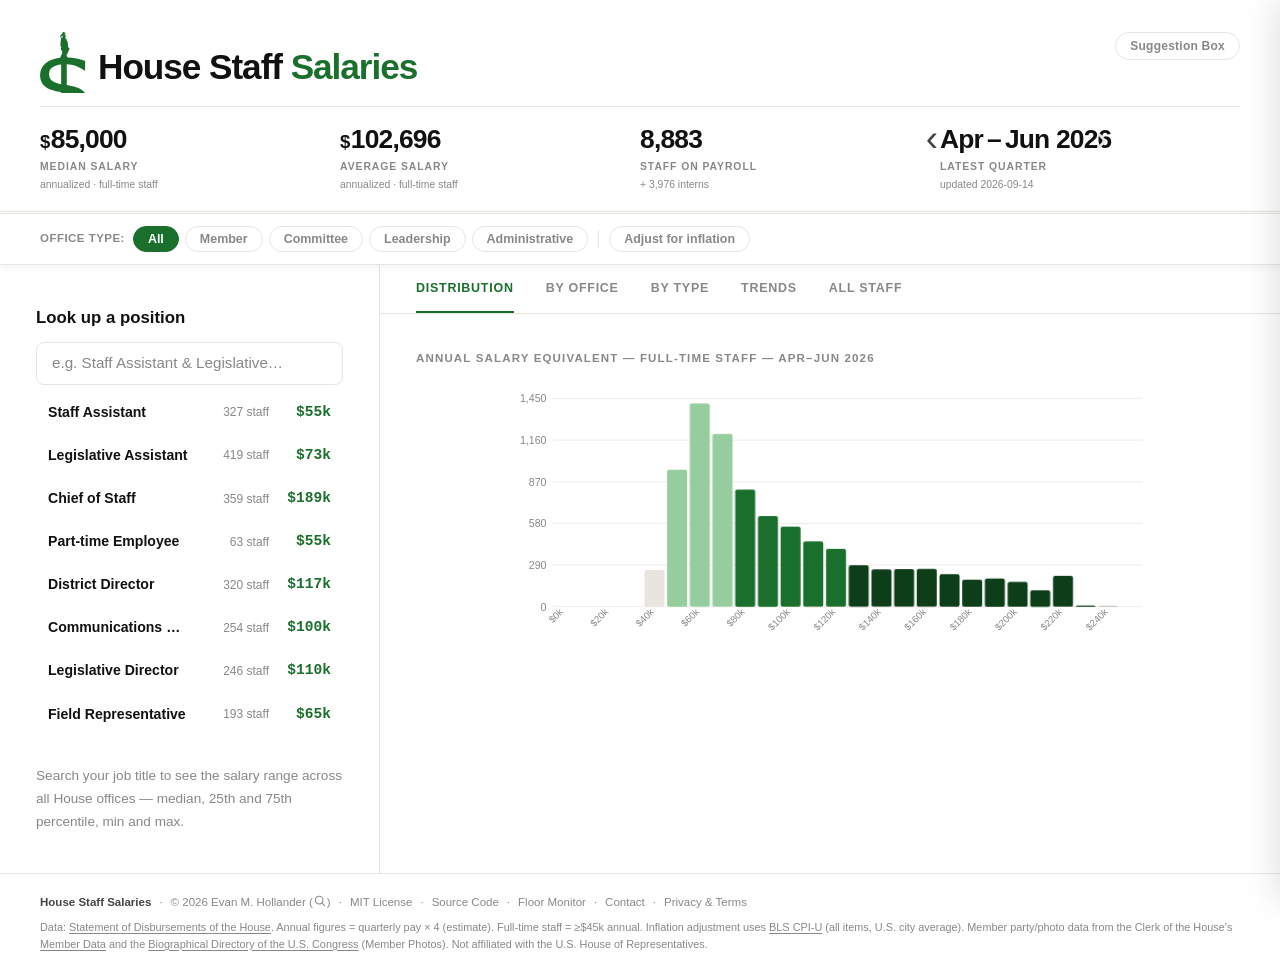
==== index.html @ 6352fc06 "Warm EMH Mono at startup so the figures stop flashing A browser requests a font file only when rende" ====
<!DOCTYPE html>
<html lang="en">
<head>
  <meta charset="UTF-8" />
  <meta name="viewport" content="width=device-width, initial-scale=1.0" />
  <title>House Staff Salaries</title>
  <meta name="description" content="Salary data for U.S. House of Representatives staff." />
  <meta property="og:type" content="website" />
  <meta property="og:title" content="House Staff Salaries" />
  <meta property="og:description" content="Salary data for U.S. House of Representatives staff." />
  <meta property="og:url" content="https://house-salaries.evanhollander.org/" />
  <meta property="og:image" content="https://house-salaries.evanhollander.org/social.png?v=20260715ag" />
  <meta name="twitter:card" content="summary_large_image" />
  <meta name="twitter:title" content="House Staff Salaries" />
  <meta name="twitter:description" content="Salary data for U.S. House of Representatives staff." />
  <meta name="twitter:image" content="https://house-salaries.evanhollander.org/social.png?v=20260715ag" />
  <link rel="icon" href="favicon.ico?v=20260715ag" sizes="any" />
  <link rel="icon" type="image/svg+xml" href="favicon.svg?v=20260715ag" />
  <link rel="apple-touch-icon" href="favicon.png?v=20260715ag" />
  <link rel="stylesheet" href="styles.css?v=20260920h" />
</head>
<body>


<div id="loading" class="loading-screen"><div class="loading-wordmark">House Staff Salaries</div><div class="loading-bar"><div class="loading-fill"></div></div></div>

<div id="app" style="display:none">

  <div class="hero">
    <div class="hero-top">
      <h1 class="hero-title"><span class="logo-mark" aria-hidden="true"><img class="logo-mark-img" src="logo-mark.svg?v=20260715ag" alt="" /></span>House Staff <span>Salaries</span></h1>
      <button id="suggest-fab" aria-label="Open suggestion box">Suggestion Box</button>
    </div>
    <div class="hero-stats">
      <div class="hero-stat">
        <div class="hero-stat-num"><span class="prefix">$</span><span id="stat-median">—</span></div>
        <div class="hero-stat-label">Median salary</div>
        <div class="hero-stat-sub">annualized · full-time staff</div>
      </div>
      <div class="hero-stat">
        <div class="hero-stat-num"><span class="prefix">$</span><span id="stat-mean">—</span></div>
        <div class="hero-stat-label">Average salary</div>
        <div class="hero-stat-sub">annualized · full-time staff</div>
      </div>
      <div class="hero-stat">
        <div class="hero-stat-num" id="stat-count">—</div>
        <div class="hero-stat-label">Staff on payroll</div>
        <div class="hero-stat-sub" id="stat-intern-note">—</div>
      </div>
      <div class="hero-stat">
        <div class="hero-stat-num quarter-nav">
          <button class="qnav-btn" id="qnav-prev" aria-label="Previous quarter">&#8249;</button>
          <span id="stat-quarter">—</span>
          <button class="qnav-btn" id="qnav-next" aria-label="Next quarter">&#8250;</button>
        </div>
        <div class="hero-stat-label" id="stat-quarter-label">Latest quarter</div>
        <div class="hero-stat-sub">updated <span id="stat-updated">—</span></div>
      </div>
    </div>
    <div id="q4-notice" style="display:none" class="q4-notice"></div>
  </div>

  <div id="type-filter-sentinel" style="height:1px"></div>
  <div class="type-filter-row" id="type-filter-row">
    <span class="type-filter-label">Office type:</span>
    <button class="type-filter-btn active" data-type="">All</button>
    <button class="type-filter-btn" data-type="member">Member</button>
    <button class="type-filter-btn" data-type="committee">Committee</button>
    <button class="type-filter-btn" data-type="leadership">Leadership</button>
    <button class="type-filter-btn" data-type="administrative">Administrative</button>
    <span class="party-filter-inline" id="party-filter-inline">
      <button class="party-filter-btn party-filter-all active" data-party="" aria-label="All parties">All</button>
      <button class="party-filter-btn party-filter-d" data-party="D" aria-label="Democrat">D</button>
      <button class="party-filter-btn party-filter-r" data-party="R" aria-label="Republican">R</button>
      <button class="party-filter-btn party-filter-i" data-party="I" id="party-filter-i-btn" aria-label="Independent">I</button>
    </span>
    <span class="filter-row-divider" aria-hidden="true"></span>
    <button class="type-filter-btn" id="inflation-toggle" type="button" aria-pressed="false">Adjust for inflation</button>
    <span class="inflation-note" id="inflation-note"></span>
  </div>

  <div class="body-grid">

    <!-- Left: position lookup -->
    <div class="lookup">
      <div>
        <div class="lookup-heading">Look up a position</div>
        <div id="pos-type-note" class="trend-q-note" style="display:none;margin-bottom:10px">Position stats by office type are only available for the latest quarter — showing all types.</div>
        <div class="pos-input-wrap">
          <input type="search" id="pos-search" class="pos-input" placeholder="" autocomplete="off" />
          <span class="pos-placeholder" id="pos-placeholder" aria-hidden="true">e.g.&nbsp;<span id="pos-placeholder-word">Legislative Assistant…</span></span>
        </div>
        <div id="pos-results" class="pos-results"></div>
      </div>

      <p id="lookup-hint" class="lookup-hint">
        Search your job title to see the salary range across all House offices — median, 25th and 75th percentile, min and max.
      </p>
    </div>

    <!-- Right: tabs -->
    <div class="right-panel">
      <div class="tab-nav">
        <button class="tab-btn active" data-tab="dist">Distribution</button>
        <button class="tab-btn" data-tab="type">By Office</button>
        <button class="tab-btn" data-tab="typebars">By Type</button>
        <button class="tab-btn" data-tab="trend">Trends</button>
        <button class="tab-btn" data-tab="table">All staff</button>
      </div>

      <div class="tab-pane active" id="tab-dist">
        <div class="pane-label" id="dist-pane-label">Annual salary equivalent — full-time staff — latest quarter</div>
        <div id="dist-type-note" class="trend-q-note" style="display:none;margin-bottom:10px">Distribution by office type is only available for the latest quarter — showing all types.</div>
        <div class="chart-wrap"><div id="chart-dist" class="chart-svg-wrap"></div></div>
      </div>

      <div class="tab-pane" id="tab-type">
        <div class="office-toolbar">
          <input type="search" id="office-search" class="t-input" placeholder="Search offices…" style="max-width:280px" />
          <select id="office-sort" class="t-select">
            <option value="max">Sort by highest pay</option>
            <option value="median">Sort by median pay</option>
            <option value="mean">Sort by average pay</option>
            <option value="total">Sort by total payroll</option>
            <option value="count">Sort by staff count</option>
            <option value="tenure">Sort by staff tenure</option>
            <option value="name">Sort alphabetically</option>
          </select>
        </div>
        <div id="office-list"></div>
      </div>

      <div class="tab-pane" id="tab-typebars">
        <div class="pane-label">Median pay + 25th–75th percentile range by office type</div>
        <div class="type-bars" id="type-bars"></div>
      </div>

      <div class="tab-pane" id="tab-trend">
        <div class="trend-mode-row">
          <button class="trend-mode active" data-mode="overall">Overall</button>
          <button class="trend-mode" data-mode="type">By office type</button>
        </div>

        <!-- Metric controls (Overall + By office type both use these) -->
        <div id="trend-overall-ctrl" class="trend-pills">
          <button class="pill active" data-metric="median">Median</button>
          <button class="pill" data-metric="mean">Average</button>
          <button class="pill" data-metric="p75">75th pct.</button>
          <button class="pill" data-metric="p25">25th pct.</button>
        </div>

        <!-- Quarter filter (shared across modes) -->
        <div class="trend-q-row">
          <span class="trend-q-label">Compare:</span>
          <button class="trend-q active" data-q="0">All quarters</button>
          <button class="trend-q" data-q="1">Q1 Jan–Mar</button>
          <button class="trend-q" data-q="2">Q2 Apr–Jun</button>
          <button class="trend-q" data-q="3">Q3 Jul–Sep</button>
          <button class="trend-q" data-q="4">Q4 Oct–Dec</button>
        </div>
        <div id="trend-q-note" class="trend-q-note">Q4 (Oct–Dec) often includes year-end bonuses and lump-sum payments that inflate salaries. Comparing Q1–Q3 across years gives a cleaner picture.</div>

        <div class="chart-wrap tall"><div id="chart-trend" class="chart-svg-wrap"></div></div>

        <div class="emp-detail-section" style="margin-top:20px">Salary by tenure · latest quarter</div>
        <div class="chart-wrap" id="chart-tenure-wrap"><div id="chart-tenure" class="chart-svg-wrap"></div></div>
      </div>

      <div class="tab-pane" id="tab-table">
        <div id="table-quarter-note" class="trend-q-note" style="display:none;margin-bottom:10px">Historical records are missing some staff. Titles and offices always reflect the most current versions.</div>
        <div id="table-content">
          <div class="table-bar">
            <input type="search" id="emp-search" class="t-input" placeholder="Name, office, or title…" />
            <select id="emp-type" class="t-select">
              <option value="staff">Staff only</option>
              <option value="all">Include interns</option>
              <option value="intern">Interns only</option>
            </select>
          </div>
          <div id="person-missing" class="person-missing" style="display:none"></div>
          <div class="table-wrap">
            <table>
              <thead>
                <tr>
                  <th data-sort="name">Name <span class="sort-icon">↕</span></th>
                  <th>Office</th>
                  <th>Title</th>
                  <th>Type</th>
                  <th data-sort="annual_equiv" class="sorted">Annual est. <span class="sort-icon">↓</span></th>
                  <th class="th-chevron"></th>
                </tr>
              </thead>
              <tbody id="emp-tbody"></tbody>
            </table>
          </div>
          <div class="table-footer">
            <span id="table-info"></span>
            <div id="pagination" class="pagination"></div>
          </div>
        </div>
      </div>

      <div class="tab-pane" id="tab-position">
        <div id="position-view"></div>
      </div>
    </div>

  </div>

  <footer class="site-footer">
    <div class="site-footer-primary">
      <span class="site-footer-brand">House Staff Salaries</span>
      <span class="site-footer-sep">&middot;</span>
      <span class="site-footer-copy">&copy; <span id="footer-year"></span> Evan M. Hollander (<a class="footer-profile-link" href="https://house-salaries.evanhollander.org/#person=Evan%20M.%20Hollander%7CHON.%20JOHN%20B.%20LARSON" aria-label="View Evan's entry in the database"><svg class="footer-profile-icon" viewBox="0 0 24 24" width="14" height="14" fill="none" stroke="currentColor" stroke-width="1.8" stroke-linecap="round" stroke-linejoin="round" aria-hidden="true"><circle cx="10.5" cy="10.5" r="6.5"/><path d="M20 20l-4.8-4.8"/></svg></a>)</span>
      <span class="site-footer-sep">&middot;</span>
      <a class="site-footer-link" href="https://opensource.org/licenses/MIT" target="_blank" rel="noopener license">MIT License</a>
      <span class="site-footer-sep">&middot;</span>
      <a class="site-footer-link" href="https://github.com/buckler-rougher/house-salaries.evanhollander.org" target="_blank" rel="noopener">Source Code</a>
      <span class="site-footer-sep">&middot;</span>
      <a class="site-footer-link" href="https://house-floor.evanhollander.org" target="_blank" rel="noopener">Floor Monitor</a>
      <span class="site-footer-sep">&middot;</span>
      <a class="site-footer-link" href="https://contact.evanhollander.org/?subject=House Staff Salaries" target="_blank" rel="noopener">Contact</a>
      <span class="site-footer-sep">&middot;</span>
      <a class="site-footer-link" href="/legal.html">Privacy &amp; Terms</a>
    </div>
    <div class="site-footer-secondary">
      Data: <a href="https://www.house.gov/the-house-explained/open-government/statement-of-disbursements" target="_blank" rel="noopener">Statement of Disbursements of the House</a>. Annual figures = quarterly pay &times; 4 (estimate). Full-time staff = &ge;$45k annual. <span class="footer-note">Inflation adjustment uses <a href="https://www.bls.gov/data/#inflation" target="_blank" rel="noopener">BLS CPI-U</a> (all items, U.S. city average).</span> Member party/photo data from the Clerk of the House's <a href="https://clerk.house.gov/Members" target="_blank" rel="noopener">Member Data</a> and the <a href="https://bioguide.congress.gov" target="_blank" rel="noopener">Biographical Directory of the U.S. Congress</a> (Member Photos). Not affiliated with the U.S. House of Representatives.
    </div>
  </footer>

</div>

<!-- Suggestion drawer -->
<div id="suggest-overlay" class="suggest-overlay" style="display:none"></div>
<div id="suggest-drawer" class="suggest-drawer" aria-hidden="true" role="dialog" aria-label="Suggestion box">
  <div class="suggest-drawer-header">
    <span class="suggest-drawer-title">Suggestion Box</span>
    <button class="suggest-drawer-close" id="suggest-close" aria-label="Close">&times;</button>
  </div>
  <form id="suggest-form" class="suggest-form" novalidate>
    <input type="text" name="website" class="suggest-hp" tabindex="-1" autocomplete="off" aria-hidden="true" />
    <input type="hidden" name="ref" value="house-salaries" />
    <input type="hidden" name="subject" value="House Salaries — Suggestion" />
    <input type="hidden" name="name" value="Anonymous" />
    <label class="suggest-label" for="suggest-message">Message <span class="suggest-req">*</span></label>
    <textarea id="suggest-message" name="message" class="suggest-textarea" rows="5" placeholder="Ideas, corrections, data questions…" required></textarea>
    <label class="suggest-label" for="suggest-email">Email <span class="suggest-opt">(optional, for follow-up)</span></label>
    <input type="email" id="suggest-email" name="email" class="suggest-input" placeholder="you@example.com" autocomplete="email" />
    <div id="suggest-error" class="suggest-error" style="display:none"></div>
    <p class="suggest-consent">By submitting, you agree to the <a href="javascript:void(0)" id="suggest-privacy-link" class="suggest-privacy-link">use of your data</a>.</p>
    <button type="submit" class="suggest-submit" id="suggest-submit">Send</button>
  </form>
  <div id="suggest-success" class="suggest-success" style="display:none">
    <div class="suggest-success-icon">✓</div>
    <div class="suggest-success-msg">Thanks — got it!</div>
  </div>
</div>

<!-- Data & privacy modal -->
<div id="suggest-data-modal" class="suggest-data-modal" style="display:none" role="dialog" aria-modal="true" aria-labelledby="suggest-data-modal-title">
  <div class="suggest-data-backdrop" id="suggest-data-backdrop"></div>
  <div class="suggest-data-box">
    <button class="suggest-data-close" id="suggest-data-close" aria-label="Close">&times;</button>
    <h2 id="suggest-data-modal-title" class="suggest-data-title">Data &amp; Privacy</h2>
    <p class="suggest-data-p">When you submit a suggestion, the following is collected and sent to me by email:</p>
    <ul class="suggest-data-list">
      <li>Your message</li>
      <li>Your email address, if provided</li>
      <li>Your IP address and the time of submission</li>
    </ul>
    <p class="suggest-data-p">This information is used solely to read and respond to your suggestion. It is not stored in a database, not shared with third parties, and not used for marketing.</p>
    <p class="suggest-data-p">For more, see the <a href="/legal.html#privacy" target="_blank" rel="noopener">full Privacy Policy</a>.</p>
  </div>
</div>

<script src="app.js?v=20260920h"></script>
</body>
</html>
---- styles.css ----
@font-face {
  font-family: "EMH Grotesk";
  src: url('https://cdn.evanhollander.org/fonts/EMHGrotesk.woff2') format('woff2-variations'),
       url('https://cdn.evanhollander.org/fonts/EMHGrotesk.woff2') format('woff2');
  font-weight: 100 900;
  font-style: normal;
  font-display: swap;
}

@font-face {
  font-family: "EMH Mono";
  src: url('https://cdn.evanhollander.org/fonts/EMHMono.woff2') format('woff2-variations'),
       url('https://cdn.evanhollander.org/fonts/EMHMono.woff2') format('woff2');
  font-weight: 300 700;
  font-style: normal;
  font-display: swap;
}

*, *::before, *::after { box-sizing: border-box; margin: 0; padding: 0; }
button, input, select, textarea { font-family: inherit; font-size: inherit; }

:root {
  --font-sans: "EMH Grotesk", -apple-system, BlinkMacSystemFont, sans-serif;
  --font-mono: "EMH Mono", ui-monospace, SFMono-Regular, Menlo, monospace;

  --bg:     #ffffff;
  --bg2:    #f7f6f3;
  --bg3:    #eeece8;
  --line:   #e8e5df;
  --ink:    #111111;
  --ink2:   #444444;
  --ink3:   #888888;
  --accent: #1b6f2c;      /* green — nonpartisan, reads as money */
  --accent2: #e8f3e9;
  --text:   #111111;
}

html { font-size: 16px; }
body {
  font-family: var(--font-sans);
  background: var(--bg);
  color: var(--text);
  line-height: 1.5;
  font-variant-numeric: tabular-nums;
}

/* ── Loading screen ── */
.loading-screen {
  position: fixed; inset: 0;
  display: flex; flex-direction: column; align-items: center; justify-content: center;
  background: var(--bg); gap: 24px;
}
.loading-wordmark {
  font-size: .75rem; font-weight: 700; letter-spacing: .12em; text-transform: uppercase;
  color: var(--ink3);
}
.loading-bar {
  width: 120px; height: 2px; background: var(--line); border-radius: 2px; overflow: hidden;
}
.loading-fill {
  height: 100%; width: 40%; background: var(--accent); border-radius: 2px;
  animation: loadSlide 1s ease-in-out infinite;
}
@keyframes loadSlide {
  0%   { transform: translateX(-100%); }
  100% { transform: translateX(350%); }
}

/* ── Quarter nav ── */
.quarter-nav { position: relative; display: flex; align-items: center; gap: 6px; }
.qnav-btn {
  background: none; border: none; padding: 0 2px; cursor: pointer;
  font-size: 1.4em; line-height: 1; color: var(--ink2);
  transition: color .12s;
}
.qnav-btn:hover:not(:disabled) { color: var(--accent); }
.qnav-btn:disabled { color: var(--line); cursor: default; }
/* Pin prev out of flow to the left; give the quarter text a fixed width so
   next sits at a stable position regardless of which month names are showing
   (otherwise it could shift out from under a click mid-interaction). */
#qnav-prev { position: absolute; right: 100%; margin-right: 0; }
#stat-quarter { display: inline-block; width: 9.5ch; }
#qnav-next { margin-left: 8px; }
.quarter-text-sep { padding: 0 .15em; }


/* ── Hero ── */
.hero {
  padding: 28px 40px 0;
  border-bottom: 1px solid var(--line);
}
.hero-title {
  font-size: clamp(1.6rem, 3vw, 2.2rem);
  font-weight: 800;
  letter-spacing: -.03em;
  color: var(--ink);
  margin-bottom: 12px;
}
.hero-title span { color: var(--accent); }

/* Logo mark: logo-mark.svg is favicon.svg with its viewBox extended way
   down (0 0 210 400 instead of 0 0 210 210) so the image itself contains
   more "$" than we ever show at rest — a hidden reservoir below the final
   crop line. The image is sized taller than its container (which clips
   the overflow), so at rest we only see the top portion; the container
   is the fixed "window" and a tiny top margin on the image is reserved as
   overshoot headroom, not part of the artwork.
   On load the image slides up from fully below the window (like a card
   emerging from a slit in a sheet of paper). The bounce overshoots
   upward past its resting spot, which pulls MORE of the reservoir into
   view at the bottom of the window for a moment, then settles back down
   to the final (smaller) crop — never touching the top margin enough to
   clip the statue.
   Kept inline (not flex) so "House Staff Salaries" still wraps normally
   as text on narrow screens instead of breaking apart into flex items. */
.logo-mark {
  display: inline-block;
  width: 1.3em;
  height: 1.85em;
  overflow: hidden;
  position: relative;
  vertical-align: -0.4em;
  margin-right: .35em;
}
.logo-mark-img {
  position: absolute;
  width: 1.34em;
  height: 2.476em;
  left: -0.02em;
  top: 0.12em;
  animation: logoRevealUp 620ms linear 150ms both;
}
/* Every keyframe carries its own timing-function (the curve for the
   segment FROM that keyframe TO the next). A single shared easing
   applied to the whole animation makes each leg of the bounce move at
   the same rhythm, which is what reads as a cheap slide-in — real
   springs snap up fast then decay through shrinking, slowing wobbles. */
@keyframes logoRevealUp {
  0%   { transform: translateY(2.2em); animation-timing-function: cubic-bezier(.16, 1, .3, 1); }
  58%  { transform: translateY(-0.1em); animation-timing-function: cubic-bezier(.4, 0, .6, 1); }
  76%  { transform: translateY(0.035em); animation-timing-function: cubic-bezier(.4, 0, .6, 1); }
  90%  { transform: translateY(-0.012em); animation-timing-function: cubic-bezier(.4, 0, .6, 1); }
  100% { transform: translateY(0); }
}
@media (prefers-reduced-motion: reduce) {
  .logo-mark-img { animation: none; transform: translateY(0); }
}
.hero-stats {
  display: grid;
  grid-template-columns: repeat(4, 1fr);
  border-top: 1px solid var(--line);
}
.hero-stat {
  padding: 18px 24px 18px 0;
}
.hero-stat-num {
  font-size: 1.65rem;
  font-weight: 800;
  letter-spacing: -.03em;
  color: var(--ink);
  line-height: 1.85rem;
  height: 1.85rem;
  margin-bottom: 5px;
  white-space: nowrap;
}
.hero-stat-num .prefix { font-size: .7em; margin-right: 0.5px; letter-spacing: 0; }
.hero-stat-label { font-size: .65rem; font-weight: 700; text-transform: uppercase; letter-spacing: .09em; color: var(--ink3); }
.hero-stat-sub { font-size: .65rem; color: var(--ink3); margin-top: 2px; }

/* ── Layout ── */
.body-grid {
  display: grid;
  grid-template-columns: 380px 1fr;
  min-height: calc(100vh - 300px);
}
.body-grid > * { min-width: 0; }

/* ── Left: lookup ── */
.lookup {
  padding: 40px 36px;
  border-right: 1px solid var(--line);
  display: flex;
  flex-direction: column;
  gap: 28px;
}
.lookup-heading {
  font-size: 1.05rem;
  font-weight: 700;
  color: var(--ink);
  margin-bottom: 12px;
}
.pos-input-wrap { position: relative; }
.pos-placeholder {
  position: absolute; inset: 0;
  padding: 12px 16px;
  font-size: .95rem; color: var(--ink3);
  pointer-events: none; user-select: none;
  white-space: nowrap; overflow: hidden;
  display: flex; align-items: center; gap: 0;
}
.pos-placeholder-hidden { display: none; }
#pos-placeholder-word {
  display: inline-block;
  animation-fill-mode: both;
  animation-duration: 350ms;
  animation-timing-function: cubic-bezier(.4,0,.2,1);
}
@keyframes phOut { from { opacity:1; transform:translateY(0); } to { opacity:0; transform:translateY(8px); } }
@keyframes phIn  { from { opacity:0; transform:translateY(-8px); } to { opacity:1; transform:translateY(0); } }
.ph-out { animation-name: phOut; }
.ph-in  { animation-name: phIn; }

.pos-input {
  width: 100%;
  padding: 12px 16px;
  border: 1.5px solid var(--line);
  border-radius: 8px;
  font-size: .95rem;
  color: var(--ink);
  background: var(--bg);
  outline: none;
  transition: border-color .15s;
}
.pos-input::placeholder { color: var(--ink3); }
.pos-input:focus { border-color: var(--accent); }

.pos-results { margin-top: 6px; display: flex; flex-direction: column; }
.pos-row {
  display: grid;
  grid-template-columns: 1fr 72px 54px;
  align-items: center;
  padding: 11px 12px;
  border-radius: 6px;
  cursor: pointer;
  column-gap: 8px;
  transition: background .1s;
}
.pos-row:hover { background: var(--bg2); }
.pos-row.active { background: var(--accent2); }
.pos-row.pos-row-in { animation: staffRowIn 260ms ease-out both; }
@media (prefers-reduced-motion: reduce) { .pos-row.pos-row-in { animation: none; } }
.pos-row-name { font-size: .88rem; font-weight: 600; color: var(--ink); min-width: 0; overflow: hidden; text-overflow: ellipsis; white-space: nowrap; }
.pos-row-count { font-size: .75rem; color: var(--ink3); white-space: nowrap; text-align: right; }
.pos-row-median { font-size: .88rem; font-weight: 800; color: var(--accent); white-space: nowrap; text-align: right; }

/* ── Range card ── */
.range-card {
  background: var(--bg2);
  border-radius: 10px;
  padding: 24px 22px;
}
.range-card-title { font-size: 1.1rem; font-weight: 800; color: var(--ink); margin-bottom: 2px; }
.range-card-sub { font-size: .78rem; color: var(--ink3); margin-bottom: 22px; }

.range-bar-wrap { margin-bottom: 8px; }
.range-bar-track {
  height: 10px;
  border-radius: 5px;
  background: var(--bg3);
  position: relative;
}
.range-bar-fill {
  position: absolute;
  height: 100%;
  border-radius: 5px;
  background: var(--accent);
  opacity: .2;
}
.range-bar-needle {
  position: absolute;
  width: 3px;
  height: 20px;
  top: -5px;
  border-radius: 2px;
  background: var(--accent);
  transform: translateX(-50%);
}
.range-bar-labels {
  display: flex;
  justify-content: space-between;
  font-size: .68rem;
  color: var(--ink3);
  margin-top: 5px;
}

.range-trio {
  display: grid;
  grid-template-columns: 1fr 1fr 1fr;
  gap: 0;
  margin-top: 20px;
  border: 1px solid var(--line);
  border-radius: 8px;
  overflow: hidden;
  background: var(--line);
}
.range-trio-cell {
  background: var(--bg);
  padding: 16px 14px;
}
.range-trio-val {
  font-size: 1.3rem;
  font-weight: 800;
  color: var(--accent);
  letter-spacing: -.02em;
}
.range-trio-key {
  font-size: .65rem;
  font-weight: 700;
  letter-spacing: .1em;
  text-transform: uppercase;
  color: var(--ink3);
  margin-top: 4px;
}
.range-min-max {
  display: flex;
  justify-content: space-between;
  margin-top: 12px;
  font-size: .75rem;
  color: var(--ink3);
}

.mini-trend-wrap { margin-top: 16px; border-top: 1px solid var(--line); padding-top: 14px; }
.mini-trend-heading { font-size: .65rem; font-weight: 700; letter-spacing: .1em; text-transform: uppercase; color: var(--ink3); margin-bottom: 8px; }
.mini-ctrl-row { display: flex; gap: 8px; flex-wrap: wrap; margin-bottom: 10px; }
.mini-pills { display: flex; gap: 2px; }
.mini-pill, .mini-q {
  padding: 3px 9px;
  border-radius: 999px;
  border: 1px solid var(--line);
  background: transparent;
  font-size: .68rem;
  font-weight: 700;
  color: var(--ink3);
  cursor: pointer;
  transition: all .12s;
}
.mini-pill.active, .mini-q.active { background: var(--accent); border-color: var(--accent); color: #fff; }
.mini-pill:not(.active):hover, .mini-q:not(.active):hover { border-color: var(--ink); color: var(--ink); }
.mini-chart-wrap { position: relative; height: 234px; }
.spark-dot { transition: fill 100ms ease, r 100ms ease; }
.spark-dot.spark-dot-active { fill: var(--accent); r: 5; }

/* ── Main trend quarter filter ── */
.trend-q-row { display: flex; align-items: center; gap: 6px; margin-bottom: 10px; flex-wrap: wrap; }
.trend-q-label { font-size: .72rem; font-weight: 700; color: var(--ink3); margin-right: 2px; }
.trend-q {
  padding: 4px 12px;
  border-radius: 999px;
  border: 1.5px solid var(--line);
  background: transparent;
  font-size: .72rem;
  font-weight: 700;
  color: var(--ink3);
  cursor: pointer;
  transition: all .12s;
}
.trend-q.active { background: var(--accent); border-color: var(--accent); color: #fff; }
.trend-q:not(.active):hover { border-color: var(--ink); color: var(--ink); }
.trend-q-note { font-size: .75rem; color: #92400e; background: #fef3c7; padding: 8px 12px; border-radius: 6px; margin-bottom: 12px; line-height: 1.5; }
.q4-notice { font-size: .78rem; color: #92400e; background: #fef3c7; padding: 10px 40px; line-height: 1.5; border-top: 1px solid #fde68a; }

/* ── Global office-type filter ── */
.type-filter-row {
  display: flex; align-items: center; gap: 6px; flex-wrap: wrap; padding: 12px 40px; border-top: 1px solid var(--line);
  position: sticky; top: 0; z-index: 20; background: var(--bg);
}
.type-filter-row.is-stuck { border-bottom: 1px solid var(--line); box-shadow: 0 2px 8px rgba(0,0,0,.06); }
.type-filter-label { font-size: .72rem; font-weight: 700; color: var(--ink3); margin-right: 2px; text-transform: uppercase; letter-spacing: .04em; }
.type-filter-btn {
  position: relative; z-index: 2; /* paints over party-filter-inline's overlapping left edge */
  padding: 5px 14px;
  border-radius: 999px;
  border: 1.5px solid var(--line);
  background: transparent;
  font-size: .78rem;
  font-weight: 700;
  color: var(--ink3);
  cursor: pointer;
  transition: all .12s;
}
.type-filter-btn.active { background: var(--accent); border-color: var(--accent); color: #fff; }
.type-filter-btn:not(.active):hover { border-color: var(--ink); color: var(--ink); }
.type-filter-btn[aria-pressed="true"] { background: var(--accent); border-color: var(--accent); color: #fff; }
#inflation-toggle[aria-pressed="true"]:hover { border-color: var(--accent); color: #fff; }
.filter-row-divider { width: 1px; height: 18px; background: var(--line); margin: 0 4px; }
/* Not italic: no EMH face ships one, so this was a browser-sheared roman.
   Weight is the system's substitute for emphasis. */
.inflation-note { font-size: .72rem; color: var(--ink3); font-weight: 500; }

.range-staff-list { margin-top: 18px; border-top: 1px solid var(--line); padding-top: 14px; }
.range-staff-heading { font-size: .65rem; font-weight: 700; letter-spacing: .1em; text-transform: uppercase; color: var(--ink3); margin-bottom: 8px; }
/* Fixed-width 3rd column, not auto — auto sizes to *that row's own* amount
   text, so a shorter amount (or the "—" no-data placeholder) widened that
   row's 1fr columns relative to its neighbors and shifted the office name
   sideways, since each row is its own independent grid. */
.range-staff-row { display: grid; grid-template-columns: 1fr 1fr 90px; gap: 6px; align-items: baseline; padding: 6px 0; border-bottom: 1px solid var(--line); font-size: .78rem; }
.range-staff-row.range-staff-row-in { animation: staffRowIn 320ms ease-out both; animation-delay: calc(var(--i) * 18ms); }
@keyframes staffRowIn { from { opacity: 0; transform: translateY(4px); } to { opacity: 1; transform: translateY(0); } }
@media (prefers-reduced-motion: reduce) { .range-staff-row.range-staff-row-in { animation: none; } }
.range-staff-row:last-of-type { border-bottom: none; }
.range-staff-name { font-weight: 700; color: var(--ink); }
.range-staff-office { color: var(--ink3); font-size: .72rem; overflow: hidden; text-overflow: ellipsis; white-space: nowrap; }
.range-staff-amt { font-weight: 800; color: var(--ink); text-align: right; white-space: nowrap; }
.range-staff-more { font-size: .72rem; color: var(--ink3); padding-top: 8px; }

.lookup-hint {
  font-size: .85rem;
  color: var(--ink3);
  line-height: 1.7;
}

/* ── Right: tabs ── */
.right-panel { display: flex; flex-direction: column; }

.tab-nav {
  display: flex;
  border-bottom: 1px solid var(--line);
  padding: 0 36px;
  overflow-x: auto;
  -webkit-overflow-scrolling: touch;
  scrollbar-width: none;
}
.tab-nav::-webkit-scrollbar { display: none; }
.tab-btn {
  padding: 16px 0;
  margin-right: 32px;
  font-size: .78rem;
  font-weight: 700;
  letter-spacing: .06em;
  text-transform: uppercase;
  color: var(--ink3);
  border: none;
  border-bottom: 2px solid transparent;
  background: none;
  cursor: pointer;
  transition: color .15s, border-color .15s;
  flex-shrink: 0;
  white-space: nowrap;
}
.tab-btn.active { color: var(--accent); border-bottom-color: var(--accent); }
.tab-btn:hover:not(.active) { color: var(--ink); }

.tab-pane { display: none; padding: 36px 36px; }
.tab-pane.active { display: block; }

.pane-label {
  font-size: .72rem;
  font-weight: 700;
  letter-spacing: .1em;
  text-transform: uppercase;
  color: var(--ink3);
  margin-bottom: 16px;
}

.chart-wrap { position: relative; height: 270px; }
.chart-wrap.tall { height: 320px; }
.chart-svg-wrap { width: 100%; height: 100%; }
@keyframes barGrow { from { transform: scaleY(0); } to { transform: scaleY(1); } }
@keyframes fadeIn { from { opacity: 0; } to { opacity: 1; } }

/* ── Office type bars ── */
.type-bars { display: flex; flex-direction: column; gap: 22px; }
.type-row { display: flex; align-items: center; gap: 14px; }
.type-label {
  width: 100px;
  flex-shrink: 0;
  font-size: .82rem;
  font-weight: 700;
  color: var(--ink);
}
.type-label-sub { font-size: .7rem; font-weight: 400; color: var(--ink3); }
.type-track-wrap { flex: 1; position: relative; height: 36px; display: flex; align-items: center; }
.type-track { position: absolute; border-radius: 4px; }
.type-bg { height: 6px; background: var(--bg3); left: 0; right: 0; }
.type-iqr { height: 6px; background: var(--accent); opacity: .2; }
.type-needle { width: 2px; height: 18px; background: var(--accent); transform: translateX(-50%); }
.type-val { font-size: .85rem; font-weight: 800; color: var(--accent); width: 52px; text-align: right; }

.type-subrows {
  display: flex; flex-direction: column; gap: 10px;
  margin: -6px 0 0 8px; padding-left: 8px;
  border-left: 2px solid var(--bg3);
}
/* Label is narrowed by exactly the container's indent (8+8=16px) so the
   track-wrap (and its bar) still starts at the same x as the parent rows. */
.type-subrow .type-label { width: 84px; font-size: .74rem; font-weight: 600; color: var(--ink2); }
.type-subrow .type-track-wrap { height: 28px; }
.type-subrow .type-needle { height: 14px; }
.type-subrow .type-val { font-size: .74rem; }

/* ── Trend mode switcher ── */
.trend-mode-row { display: flex; gap: 2px; margin-bottom: 16px; background: var(--bg3); border-radius: 8px; padding: 3px; width: fit-content; }
.trend-mode {
  padding: 6px 16px;
  border-radius: 6px;
  border: none;
  background: transparent;
  font-size: .78rem;
  font-weight: 700;
  letter-spacing: .04em;
  color: var(--ink3);
  cursor: pointer;
  transition: all .15s;
}
.trend-mode.active { background: var(--bg); color: var(--ink); box-shadow: 0 1px 3px rgba(0,0,0,.08); }
.trend-mode:not(.active):hover { color: var(--ink); }

/* ── Trend pills ── */
.trend-pills { display: flex; gap: 6px; margin-bottom: 18px; }
.pill {
  padding: 5px 14px;
  border-radius: 999px;
  border: 1.5px solid var(--line);
  background: transparent;
  font-size: .75rem;
  font-weight: 700;
  letter-spacing: .04em;
  color: var(--ink3);
  cursor: pointer;
  transition: all .15s;
}
.pill.active { background: var(--accent); border-color: var(--accent); color: #fff; }
.pill:not(.active):hover { border-color: var(--ink); color: var(--ink); }

/* ── Table ── */
.table-bar { display: flex; gap: 8px; margin-bottom: 14px; flex-wrap: wrap; }
.t-input, .t-select {
  padding: 8px 12px;
  border: 1.5px solid var(--line);
  border-radius: 6px;
  font-size: .82rem;
  color: var(--ink);
  background: var(--bg);
  outline: none;
  transition: border-color .15s;
}
.t-input { flex: 1; min-width: 150px; }
.t-input::placeholder { color: var(--ink3); }
.t-input:focus, .t-select:focus { border-color: var(--accent); }

.table-wrap { overflow-x: auto; -webkit-overflow-scrolling: touch; }
table { width: 100%; border-collapse: collapse; font-size: .82rem; min-width: 560px; }
thead th {
  padding: 8px 12px;
  text-align: left;
  font-size: .65rem;
  font-weight: 700;
  letter-spacing: .1em;
  text-transform: uppercase;
  color: var(--ink3);
  border-bottom: 2px solid var(--ink);
  cursor: pointer;
  user-select: none;
  white-space: nowrap;
}
thead th:hover { color: var(--ink); }
thead th.sorted { color: var(--accent); }
.sort-icon { margin-left: 3px; opacity: .45; }
thead th.sorted .sort-icon { opacity: 1; }
td { padding: 10px 12px; border-bottom: 1px solid var(--line); color: var(--ink2); vertical-align: middle; }
tr:last-child td { border-bottom: none; }
tr:hover td { background: var(--bg2); }
.td-name { font-weight: 700; color: var(--ink); }
.emp-row { cursor: pointer; }
.th-chevron, .td-chevron { width: 16px; padding-left: 0; padding-right: 12px; }
.emp-row-chevron { display: inline-block; font-size: 1rem; color: var(--ink3); transition: transform .15s; }
.emp-row-chevron.open { transform: rotate(90deg); }
.emp-detail-row { cursor: default; }
.emp-detail-row:hover td { background: none; }
.td-office { font-size: .75rem; color: var(--ink3); max-width: 200px; overflow: hidden; text-overflow: ellipsis; white-space: nowrap; }
.td-title { font-size: .78rem; color: var(--ink2); }
.td-amt { font-weight: 800; color: var(--ink); }

.badge {
  display: inline-block;
  padding: 2px 7px;
  border-radius: 4px;
  font-size: .65rem;
  font-weight: 700;
  letter-spacing: .06em;
  text-transform: uppercase;
}
.badge-member         { background: #ffddc2; color: #92310a; }
.badge-committee      { background: #f5dde6; color: #8a3b57; }
.badge-leadership     { background: #fef08a; color: #713f12; }
.badge-administrative { background: #f3f4f6; color: #4b5563; }
.badge-intern         { background: #fce7f3; color: #9d174d; }
.badge-shared         { background: #f3f4f6; color: #6b7280; }

.party-badge {
  display: inline-flex; align-items: center; justify-content: center;
  width: 15px; height: 15px; border-radius: 50%;
  font-size: .6rem; font-weight: 800; line-height: 1;
  color: #fff; flex-shrink: 0; margin-left: 5px;
}
/* Wraps a name/office string plus its trailing .party-badge so the badge
   centers on the text's actual visual height via flex alignment instead of
   vertical-align/transform hacks, which drift off-center at other font sizes. */
.with-party-badge { display: inline-flex; align-items: center; }
.party-badge-d { background: #2563eb; }
.party-badge-r { background: #dc2626; }
.party-badge-i { background: #7c3aed; font-feature-settings: "cv08" 1; }

.party-filter-inline {
  position: relative; z-index: 1; /* sits under the type button it's attached to (see .type-filter-btn) */
  display: none; align-items: center; gap: 4px;
  padding: 3px 6px 3px 26px;
  /* Square left corners, not rounded — a rounded pill overlapping another
     rounded pill always leaves a lens-shaped gap between the two curves no
     matter how far they overlap. A flat left edge tucks fully flush under
     the button's own curve instead. */
  border-radius: 0 20px 20px 0; background: var(--bg3);
  margin-left: -20px; /* reaches past the type button's own right-side curve */
}
.party-filter-inline.visible { display: inline-flex; }
.party-filter-btn {
  display: inline-flex; align-items: center; justify-content: center;
  width: 22px; height: 22px; border-radius: 50%;
  border: 1px solid var(--line); background: var(--bg);
  font-size: .64rem; font-weight: 800; color: var(--ink3); cursor: pointer;
}
.party-filter-btn.active.party-filter-all { background: var(--accent); border-color: var(--accent); color: #fff; }
.party-filter-btn.active.party-filter-d { background: #2563eb; border-color: #2563eb; color: #fff; }
.party-filter-btn.active.party-filter-r { background: #dc2626; border-color: #dc2626; color: #fff; }
.party-filter-btn.party-filter-i { font-feature-settings: "cv08" 1; }
.party-filter-btn.active.party-filter-i { background: #7c3aed; border-color: #7c3aed; color: #fff; }
.party-filter-btn.party-filter-i-hidden { display: none; }

.table-footer { display: flex; justify-content: space-between; align-items: center; margin-top: 12px; font-size: .78rem; color: var(--ink3); }
.pagination { display: flex; gap: 3px; }
.page-btn {
  padding: 4px 9px;
  border: 1.5px solid var(--line);
  border-radius: 5px;
  background: transparent;
  cursor: pointer;
  font-size: .78rem;
  color: var(--ink3);
  transition: all .15s;
}
.page-btn:hover, .page-btn.active { background: var(--accent); border-color: var(--accent); color: #fff; font-weight: 700; }

/* ── Office list ── */
.office-toolbar { display: flex; gap: 8px; margin-bottom: 14px; flex-wrap: wrap; }
.office-list { display: flex; flex-direction: column; }
.office-row {
  display: grid;
  grid-template-columns: 1fr 96px 72px minmax(116px, max-content) 16px;
  align-items: center;
  gap: 12px;
  padding: 11px 0;
  border-bottom: 1px solid var(--line);
  cursor: pointer;
  transition: background .1s;
  border-radius: 4px;
}
.office-row:hover { background: var(--bg2); padding-left: 6px; padding-right: 6px; margin: 0 -6px; }
.office-row:last-child { border-bottom: none; }
.office-name { font-size: .88rem; font-weight: 700; color: var(--ink); min-width: 0; display: flex; align-items: center; }
.office-name-text { overflow: hidden; text-overflow: ellipsis; white-space: nowrap; min-width: 0; }
/* badge column: fixed width, right-align so all badges share a right edge */
.office-row .badge { justify-self: end; }
/* count: number right-aligns, " staff" label anchors it */
.office-count { font-size: .75rem; color: var(--ink3); white-space: nowrap; display: flex; justify-content: flex-end; }
.office-count-num { text-align: right; min-width: 2.2ch; }
.office-count-label { flex-shrink: 0; }
/* range: right-aligned, on a track that grows past its 116px floor rather
   than letting the cell overflow. Sorting by tenure puts "3.5 yrs MEDIAN
   TENURE" in here, roughly 165px of nowrap text, and a grid item never
   shrinks below its own min-content width. So a fixed 116px track did not
   contain it: the cell spilled rightward across the gap and printed on top
   of the chevron. minmax() sizes the track to the widest cell instead, and
   every row still shares one right edge. */
.office-range { font-size: .88rem; font-weight: 700; color: var(--ink); white-space: nowrap; text-align: right; }
.office-range-sep { color: var(--ink3); font-weight: 400; margin: 0 2px; }
.office-range-tag { color: var(--ink3); font-weight: 400; font-size: .72rem; margin-left: 5px; text-transform: uppercase; letter-spacing: .02em; }
.office-chevron { font-size: 1rem; color: var(--ink3); transition: transform .15s; }

.office-detail { background: var(--bg2); border-radius: 8px; margin: 4px 0 10px; padding: 16px 18px; }
.office-detail-member-header { display: flex; align-items: center; gap: 12px; margin-bottom: 14px; }
.office-detail-photo { width: 52px; height: 52px; border-radius: 50%; object-fit: cover; flex-shrink: 0; }
.office-detail-member-name { font-weight: 800; font-size: .95rem; color: var(--ink); display: flex; align-items: center; }
.office-detail-member-meta { font-size: .78rem; color: var(--ink3); margin-top: 2px; }
.office-detail-stats { display: grid; grid-template-columns: repeat(3,1fr); gap: 0; margin-bottom: 14px; border: 1px solid var(--line); border-radius: 6px; overflow: hidden; background: var(--line); }
.office-detail-stat { background: var(--bg); padding: 12px 14px; }
.office-detail-val { font-size: 1.1rem; font-weight: 800; color: var(--accent); }
.office-detail-key { font-size: .65rem; font-weight: 700; text-transform: uppercase; letter-spacing: .08em; color: var(--ink3); margin-top: 3px; }
.office-staff-list { display: flex; flex-direction: column; gap: 0; }
.office-staff-row { display: grid; grid-template-columns: 1fr 1fr 90px; gap: 10px; align-items: center; padding: 8px 0; border-bottom: 1px solid var(--line); font-size: .82rem; }
.office-staff-row:last-of-type { border-bottom: none; }
.office-staff-name { font-weight: 700; color: var(--ink); }
.office-staff-title { color: var(--ink3); font-size: .78rem; }
.office-staff-amt { font-weight: 800; color: var(--ink); text-align: right; white-space: nowrap; }

/* ── Dollar figures ───────────────────────────────────────────────────────
   Currency only. Not staff counts, not tenure in years, not quarter labels,
   not the labels sitting beside any of them. Carried by an explicit class
   rather than by restyling the amount classes, because several of those are
   shared: .hero-stat-num also sets the staff count and the quarter nav, and
   .office-range holds "3.5 yrs" when the list is sorted by tenure.

   weight 700 is stated because EMH Mono stops there. Most of these sites are
   800, and leaving 800 in place would have the browser synthesize a weight
   the face does not have, which is the failure this type system exists to
   avoid.

   font-size-adjust does the optical correction without touching a single
   font-size. Mono's x-height is 0.525 em against Grotesk's 0.546, so matched
   font-size sets visibly smaller; pinning the ratio to Grotesk's own value
   scales Mono up by the 1.040 that closes the gap, at whatever size each
   call site happens to declare. It is inherited, but it is a no-op on any
   Grotesk child, since that is Grotesk's own ratio.

   This rule sits after every amount class it overrides. It matches them on
   equal specificity, so source order is what decides it. */
.money {
  font-family: var(--font-mono);
  font-weight: 700;
  font-size-adjust: 0.546;
  letter-spacing: normal;
}
/* Chart labels are small, grey and set no weight of their own, so they were
   rendering at 400 before this. .money's 700 made them shout over the plot
   they annotate. Currency in SVG keeps the face and goes back to regular. */
text.money, tspan.money { font-weight: 400; }
/* The tag is a label, so it stays in Grotesk even inside a .money cell. */
.office-range-tag { font-family: var(--font-sans); }
.office-staff-more { font-size: .75rem; color: var(--ink3); padding-top: 8px; }
.office-detail-empty { font-size: .82rem; color: var(--ink3); }

/* ── Person links ── */
.person-link { cursor: pointer; color: inherit; text-decoration: none; }
.person-link:hover { text-decoration: underline; text-decoration-style: dotted; text-underline-offset: 2px; }

/* ── Office links ── */
.office-link { cursor: pointer; color: inherit; text-decoration: none; }
.office-link:hover { text-decoration: underline; text-decoration-style: dotted; text-underline-offset: 2px; }
.title-link { cursor: pointer; color: inherit; text-decoration: none; }
.title-link:hover { text-decoration: underline; text-decoration-style: dotted; text-underline-offset: 2px; }

/* ── Employee detail (inline, in table tab) ── */
.emp-detail { background: var(--bg2); border-radius: 8px; margin: 4px 0; padding: 16px 18px; }
.emp-detail-name { font-size: 1.2rem; font-weight: 800; color: var(--ink); letter-spacing: -.02em; }
.emp-detail-meta { font-size: .8rem; color: var(--ink3); margin-top: 2px; }
.emp-detail-header-row { display: flex; align-items: center; gap: 12px; }
.emp-detail-photo { width: 52px; height: 52px; border-radius: 50%; object-fit: cover; flex-shrink: 0; }
.emp-detail-salary-row { display: flex; align-items: center; gap: 10px; margin: 14px 0 2px; flex-wrap: wrap; }
.emp-detail-salary {
  font: inherit; font-size: 1.6rem; font-weight: 800; color: var(--ink); letter-spacing: -.03em;
  background: none; border: none; border-bottom: 2px dashed transparent; border-radius: 4px; padding: 0 2px; margin: 0 -2px;
  cursor: pointer; transition: border-color .15s, background .15s;
  display: inline-flex; align-items: baseline; gap: 6px;
}
.emp-detail-salary:hover, .emp-detail-salary:focus-visible { border-color: var(--accent); }
.ed-salary-pencil { font-size: .95rem; color: var(--ink3); transform: scaleX(-1); display: inline-block; }
.emp-detail-salary:hover .ed-salary-pencil { color: var(--accent); }
.emp-detail-salary-sub { font-size: .75rem; color: var(--ink3); margin-bottom: 14px; }
.ed-salary-input-wrap {
  border-bottom: 2px solid var(--accent) !important;
  background: var(--accent2); padding: 0 4px; cursor: text;
}
.ed-salary-prefix { color: var(--ink); }
.ed-salary-input {
  font: inherit; font-size: inherit; font-weight: inherit; letter-spacing: inherit;
  border: none; background: none; outline: none; padding: 0; margin: 0 0 0 1px; width: 8ch; cursor: text;
  /* This page has no dark theme, but some browsers auto-dark-style bare
     native <input> text/background based on the OS preference regardless
     of author CSS — opting into "light" here stops that from silently
     making the typed digits invisible against the pale accent background. */
  color-scheme: light;
  color: var(--ink) !important;
  -webkit-text-fill-color: var(--ink);
}
.ed-salary-input::placeholder { color: var(--ink3); opacity: 1; -webkit-text-fill-color: var(--ink3); }
/* Password-manager extensions (1Password, LastPass, Bitwarden, etc.) can
   inject their own icon/overlay into a bare text input, which visually
   "greys it out" and can swallow clicks/keystrokes meant for the field
   itself. The data-*ignore attributes on the element ask well-behaved
   extensions not to touch it; this hides the browser's own native
   autofill icons as a second layer of defense. */
.ed-salary-input::-webkit-credentials-auto-fill-button,
.ed-salary-input::-webkit-strong-password-auto-fill-button,
.ed-salary-input::-webkit-caps-lock-indicator,
.ed-salary-input::-webkit-contacts-auto-fill-button {
  display: none !important; visibility: hidden; pointer-events: none; position: absolute; right: 0;
}
.ed-salary-pill {
  display: inline-flex; align-items: center; gap: 6px;
  font-size: .68rem; font-weight: 700; letter-spacing: .03em; text-transform: uppercase;
  color: var(--accent); background: var(--accent2);
  padding: 3px 6px 3px 10px; border-radius: 20px;
}
.ed-salary-reset {
  display: inline-flex; align-items: center; justify-content: center;
  width: 16px; height: 16px; border-radius: 50%;
  cursor: pointer; color: #fff; background: var(--accent); font-size: .6rem; line-height: 1;
}
.ed-salary-reset:hover { opacity: .8; }
.emp-detail-comp-you-hypo { outline: 1.5px dashed var(--accent); outline-offset: -1.5px; }
.emp-detail-prev { font-size: .8rem; color: var(--ink2); margin-top: 12px; line-height: 1.6; }
.emp-detail-prev-until { color: var(--ink3); font-size: .75rem; }
.emp-detail-yoy { font-size: .85rem; margin: 4px 0 16px; display: flex; align-items: baseline; gap: 8px; flex-wrap: wrap; }
.emp-detail-yoy-label { font-size: .75rem; color: var(--ink3); }
.emp-detail-section { font-size: .65rem; font-weight: 700; letter-spacing: .1em; text-transform: uppercase; color: var(--ink3); margin: 18px 0 10px; }
/* Section heading with a control parked on its right (the tenure metric
   toggle). The row owns the heading's vertical margins so the two don't
   stack; the heading keeps its own margins when used standalone. */
.emp-detail-section-row { display: flex; align-items: center; justify-content: space-between; gap: 10px; flex-wrap: wrap; margin: 18px 0 10px; }
.emp-detail-section-row .emp-detail-section { margin: 0; }
.emp-detail-chart { height: 234px; margin-bottom: 4px; }
.emp-detail-comp-row { display: flex; justify-content: space-between; align-items: center; font-size: .85rem; padding: 6px 0; border-bottom: 1px solid var(--line); color: var(--ink2); }
.emp-detail-comp-row:last-child { border-bottom: none; }
.emp-detail-comp-you { font-weight: 800; color: var(--ink); background: var(--accent2); margin: 0 -8px; padding: 6px 8px; border-radius: 4px; }
.person-missing {
  margin-bottom: 12px; padding: 10px 14px;
  border: 1px solid var(--line); border-radius: 8px;
  background: var(--paper, transparent);
  font-size: .85rem; color: var(--ink2);
}

/* Opt-out. Kept visually quiet so it doesn't compete with the data above it,
   but on every card rather than hidden in a policy page. */
.emp-detail-optout { margin-top: 22px; padding-top: 14px; border-top: 1px solid var(--line); }
.ed-optout-open {
  background: none; border: 0; padding: 0; cursor: pointer;
  font-size: .78rem; color: var(--ink3); text-decoration: underline;
  text-underline-offset: 3px; text-decoration-color: var(--line);
}
.ed-optout-open:hover, .ed-optout-open.open { color: var(--ink2); text-decoration-color: currentColor; }
.ed-optout-panel { margin-top: 12px; font-size: .8rem; color: var(--ink2); line-height: 1.6; }
.ed-optout-panel p { margin: 0 0 10px; }
.ed-optout-form { display: flex; gap: 8px; flex-wrap: wrap; margin-top: 12px; }
.ed-optout-input {
  flex: 1 1 15rem; min-width: 0; padding: 7px 10px;
  border: 1px solid var(--line); border-radius: 6px;
  background: var(--bg); color: var(--ink); font-size: .82rem; font-family: inherit;
}
.ed-optout-input:focus { outline: none; border-color: var(--accent); }
.ed-optout-submit {
  padding: 7px 14px; border: 1px solid var(--accent); border-radius: 6px;
  background: var(--accent); color: #fff; font-size: .78rem; font-weight: 700;
  cursor: pointer; font-family: inherit;
}
.ed-optout-submit:disabled { opacity: .55; cursor: default; }
/* Honeypot: off-screen rather than display:none, which some bots skip. */
.ed-optout-hp { position: absolute; left: -9999px; width: 1px; height: 1px; opacity: 0; }
.ed-optout-msg { margin-top: 12px; font-size: .8rem; line-height: 1.6; }
.ed-optout-ok { color: var(--ink2); }
.ed-optout-err { color: #b3261e; }
@media (prefers-color-scheme: dark) { .ed-optout-err { color: #f2b8b5; } }
.ed-optout-manual {
  display: inline; background: none; border: 0; padding: 0; cursor: pointer;
  font: inherit; color: var(--accent); text-decoration: underline; text-underline-offset: 2px;
}

.emp-comp-title-link { color: var(--ink2); cursor: pointer; border-bottom: 1px dashed var(--ink3); }
.emp-comp-title-link:hover { color: var(--ink); border-color: var(--ink); }
/* Steps the comparison back one title. Sits inside the uppercase, letter-
   spaced section heading, so it cancels that inherited spacing — the arrow
   glyph would otherwise sit off-centre in its own box. */
.ed-comp-undo {
  margin-left: 6px;
  padding: 0 5px;
  border: 1px solid var(--line);
  border-radius: 4px;
  background: transparent;
  color: var(--ink3);
  font-size: .78rem;
  line-height: 1.5;
  letter-spacing: 0;
  cursor: pointer;
  vertical-align: middle;
  transition: all .12s;
}
.ed-comp-undo:hover { border-color: var(--ink); color: var(--ink); }

.ed-comp-wrap { position: relative; margin: -4px 0 14px; }
.ed-comp-input {
  width: 100%; box-sizing: border-box;
  font-size: .85rem; padding: 9px 12px;
  border: 1.5px solid var(--line); border-radius: 8px;
  background: var(--bg); color: var(--ink);
  outline: none; transition: border-color .15s;
}
.ed-comp-input::placeholder { color: var(--ink3); }
.ed-comp-input:focus { border-color: var(--accent); }
.ed-comp-results {
  position: absolute; top: calc(100% + 4px); left: 0; right: 0; z-index: 20;
  background: var(--bg); border: 1.5px solid var(--line); border-radius: 8px;
  box-shadow: 0 8px 24px rgba(0,0,0,.08);
  max-height: 220px; overflow-y: auto; display: none;
}
.ed-comp-result {
  display: flex; justify-content: space-between; align-items: center; gap: 10px;
  padding: 9px 12px; font-size: .82rem; color: var(--ink2);
  cursor: pointer; border-bottom: 1px solid var(--line);
}
.ed-comp-result:last-child { border-bottom: none; }
.ed-comp-result:hover { background: var(--bg2); color: var(--ink); }
.ed-comp-result-title { white-space: nowrap; overflow: hidden; text-overflow: ellipsis; }
.ed-comp-result-med { flex-shrink: 0; font-size: .75rem; color: var(--ink3); }
.ed-comp-allstaff {
  display: flex; justify-content: space-between; align-items: center; gap: 10px;
  padding: 9px 12px; font-size: .82rem; font-weight: 700; color: var(--ink);
  cursor: pointer; border: 1.5px solid var(--line); border-radius: 8px; margin-bottom: 8px;
  background: var(--bg2);
}
.ed-comp-allstaff:hover { border-color: var(--accent); }

/* ── Office total payroll ── */
.office-total-payroll { font-size: .75rem; color: var(--ink3); margin: 10px 0 4px; }
.office-total-payroll strong { color: var(--ink); }

/* ── Salary cap warning ── */
.cap-warn {
  display: inline-flex;
  align-items: center;
  gap: 4px;
  font-size: .68rem;
  font-weight: 700;
  color: #92400e;
  background: #fef3c7;
  padding: 1px 6px;
  border-radius: 3px;
  margin-left: 6px;
  vertical-align: middle;
  white-space: nowrap;
}

/* ── Suggestion drawer ── */
.hero-top {
  display: flex; align-items: flex-start; justify-content: space-between; gap: 16px;
}
#suggest-fab {
  flex-shrink: 0; margin-top: 4px;
  background: none; color: var(--ink3);
  border: 1.5px solid var(--line); border-radius: 20px;
  padding: 6px 14px; font-size: .75rem; font-weight: 600; letter-spacing: .02em;
  cursor: pointer; white-space: nowrap;
  transition: color .15s, border-color .15s;
}
#suggest-fab:hover { color: var(--ink); border-color: var(--ink3); }

.suggest-overlay {
  position: fixed; inset: 0; z-index: 210;
  background: rgba(0,0,0,.35);
}

.suggest-drawer {
  position: fixed; z-index: 220;
  background: var(--bg); box-shadow: -4px 0 32px rgba(0,0,0,.12);
  display: flex; flex-direction: column;
  /* desktop: right panel */
  top: 0; right: 0; bottom: 0; width: 360px;
  transform: translateX(100%);
  transition: transform .28s cubic-bezier(.4,0,.2,1);
  overflow-y: auto;
}
.suggest-drawer.open { transform: translateX(0); }

.suggest-drawer-header {
  display: flex; align-items: center; justify-content: space-between;
  padding: 20px 22px 16px;
  border-bottom: 1px solid var(--line);
  position: sticky; top: 0; background: var(--bg); z-index: 1;
}
.suggest-drawer-title { font-size: .95rem; font-weight: 700; color: var(--ink); }
.suggest-drawer-close {
  background: none; border: none; cursor: pointer;
  font-size: 1.4rem; line-height: 1; color: var(--ink3); padding: 0 2px;
}
.suggest-drawer-close:hover { color: var(--ink); }

.suggest-form { padding: 22px; display: flex; flex-direction: column; gap: 6px; }
.suggest-label { font-size: .75rem; font-weight: 600; color: var(--ink2); }
.suggest-req { color: var(--accent); }
.suggest-opt { font-weight: 400; color: var(--ink3); }
.suggest-textarea, .suggest-input {
  width: 100%; border: 1.5px solid var(--line); border-radius: 8px;
  padding: 10px 12px; font-size: .875rem; color: var(--ink);
  background: var(--bg); outline: none; resize: vertical;
  transition: border-color .15s;
}
.suggest-textarea:focus, .suggest-input:focus { border-color: var(--accent); }
.suggest-textarea { margin-bottom: 10px; }
.suggest-input { margin-bottom: 4px; }
.suggest-hp { position: absolute; left: -9999px; opacity: 0; height: 0; }
.suggest-error { font-size: .78rem; color: var(--accent); margin-top: 4px; }
.suggest-submit {
  margin-top: 14px; background: var(--accent); color: #fff;
  border: none; border-radius: 8px; padding: 11px 0;
  font-size: .875rem; font-weight: 700; cursor: pointer;
  transition: background .15s;
}
.suggest-submit:hover:not(:disabled) { background: #a93226; }
.suggest-submit:disabled { opacity: .5; cursor: default; }

.suggest-consent { font-size: .72rem; color: var(--ink3); margin-top: 10px; }
.suggest-privacy-link { color: var(--ink3); text-decoration: underline; text-underline-offset: 2px; cursor: pointer; }
.suggest-privacy-link:hover { color: var(--ink); }

.suggest-data-modal {
  position: fixed; inset: 0; z-index: 300;
  display: flex; align-items: center; justify-content: center;
}
.suggest-data-backdrop {
  position: absolute; inset: 0;
  background: rgba(0,0,0,.45);
}
.suggest-data-box {
  position: relative; z-index: 1;
  background: var(--bg); border-radius: 12px;
  padding: 28px 28px 24px;
  max-width: 380px; width: calc(100% - 40px);
  box-shadow: 0 8px 40px rgba(0,0,0,.18);
}
.suggest-data-close {
  position: absolute; top: 14px; right: 16px;
  background: none; border: none; cursor: pointer;
  font-size: 1.3rem; line-height: 1; color: var(--ink3); padding: 2px;
}
.suggest-data-close:hover { color: var(--ink); }
.suggest-data-title { font-size: 1rem; font-weight: 800; color: var(--ink); margin-bottom: 14px; letter-spacing: -.02em; }
.suggest-data-p { font-size: .82rem; color: var(--ink2); line-height: 1.6; margin-bottom: 10px; }
.suggest-data-list { font-size: .82rem; color: var(--ink2); line-height: 1.7; padding-left: 20px; margin-bottom: 10px; }
.suggest-data-box a { color: var(--accent); text-decoration: none; }
.suggest-data-box a:hover { text-decoration: underline; }

.suggest-success {
  padding: 48px 22px; text-align: center;
  display: flex; flex-direction: column; align-items: center; gap: 12px;
}
.suggest-success-icon { font-size: 2rem; color: #059669; }
.suggest-success-msg { font-size: .95rem; font-weight: 600; color: var(--ink); }

@media (max-width: 640px) {
  .suggest-drawer {
    top: auto; right: 0; left: 0; bottom: 0; width: 100%;
    height: 85vh; border-radius: 14px 14px 0 0;
    transform: translateY(100%);
    box-shadow: 0 -4px 32px rgba(0,0,0,.12);
  }
  .suggest-drawer.open { transform: translateY(0); }
}

/* ── Footer ── */
.site-footer { border-top: 1px solid var(--line); padding: 20px 40px; }
.site-footer-primary {
  display: flex; align-items: center; flex-wrap: wrap; gap: 6px 0;
  font-size: .72rem; color: var(--ink3);
}
.site-footer-brand { font-weight: 700; color: var(--ink2); }
.site-footer-sep { margin: 0 8px; }
.site-footer-copy { color: var(--ink3); }
.site-footer-link { color: var(--ink3); text-decoration: none; }
.site-footer-link:hover { color: var(--ink); }
.footer-profile-link { color: var(--ink3); display: inline-flex; vertical-align: -2px; }
.footer-profile-link:hover { color: var(--accent); }
.footer-profile-photo { width: 18px; height: 18px; border-radius: 50%; object-fit: cover; vertical-align: -4px; margin-right: 1px; }
.site-footer-secondary {
  margin-top: 8px; font-size: .68rem; color: var(--ink3); line-height: 1.5;
}
.site-footer-secondary a { color: var(--ink3); text-decoration: underline; text-underline-offset: 2px; }
.footer-note { display: inline; }

/* ── Error ── */
.error-msg { padding: 40px; color: var(--accent); font-size: .9rem; }

/* ── Responsive ── */
@media (max-width: 900px) {
  nav { padding: 16px 20px; }
  .hero { padding: 20px 20px 0; }
  .hero-stats { grid-template-columns: 1fr 1fr; }
  .body-grid { grid-template-columns: 1fr; }
  .lookup { border-right: none; border-bottom: 1px solid var(--line); padding: 28px 20px; }
  .tab-pane { padding: 24px 20px; }
  .tab-nav { padding: 0 20px; }
  .site-footer { padding: 16px 20px; }
  .q4-notice { padding: 10px 20px; }
  .type-filter-row { padding: 10px 20px; }
}

@media (max-width: 640px) {
  .hero-title { margin-bottom: 8px; }
  .hero-stat { padding: 14px 12px 14px 0; }
  .hero-stat-num { font-size: 1.3rem; }
  .lookup { padding: 22px 16px; gap: 22px; }
  .tab-pane { padding: 20px 16px; }
  .tab-nav { padding: 0 16px; }
  .site-footer { padding: 16px; }
  .q4-notice { padding: 10px 16px; font-size: .74rem; }
  .type-filter-row { padding: 10px 16px; }
  .range-card { padding: 18px 16px; }
  .range-trio { grid-template-columns: 1fr; }
  .range-trio-cell { display: flex; justify-content: space-between; align-items: center; padding: 10px 14px; }
  .range-trio-key { margin-top: 0; }
  .office-toolbar, .table-bar { flex-direction: column; align-items: stretch; }
  .office-toolbar .t-input, .office-toolbar .t-select,
  .table-bar .t-input, .table-bar .t-select { max-width: none !important; width: 100%; }

  /* Office rows: name takes the full first line, badge/count/range/chevron wrap onto a second line */
  .office-row {
    display: flex;
    flex-wrap: wrap;
    align-items: center;
    gap: 6px 10px;
  }
  .office-name { flex: 1 1 100%; }
  .office-name-text { white-space: normal; overflow: visible; text-overflow: clip; }
  .office-row .badge { justify-self: unset; order: 1; }
  .office-count { order: 2; }
  .office-range { order: 3; }
  .office-chevron { order: 4; margin-left: auto; }

  .range-staff-row, .office-staff-row { grid-template-columns: 1fr; row-gap: 2px; }
  .range-staff-amt, .office-staff-amt { text-align: left; }
  .range-staff-office, .office-staff-title { white-space: normal; }
}

@media (max-width: 420px) {
  .hero-stats { grid-template-columns: 1fr; }
  .hero-stat { border-bottom: 1px solid var(--line); padding: 12px 0; }
  .hero-stat:last-child { border-bottom: none; }
}
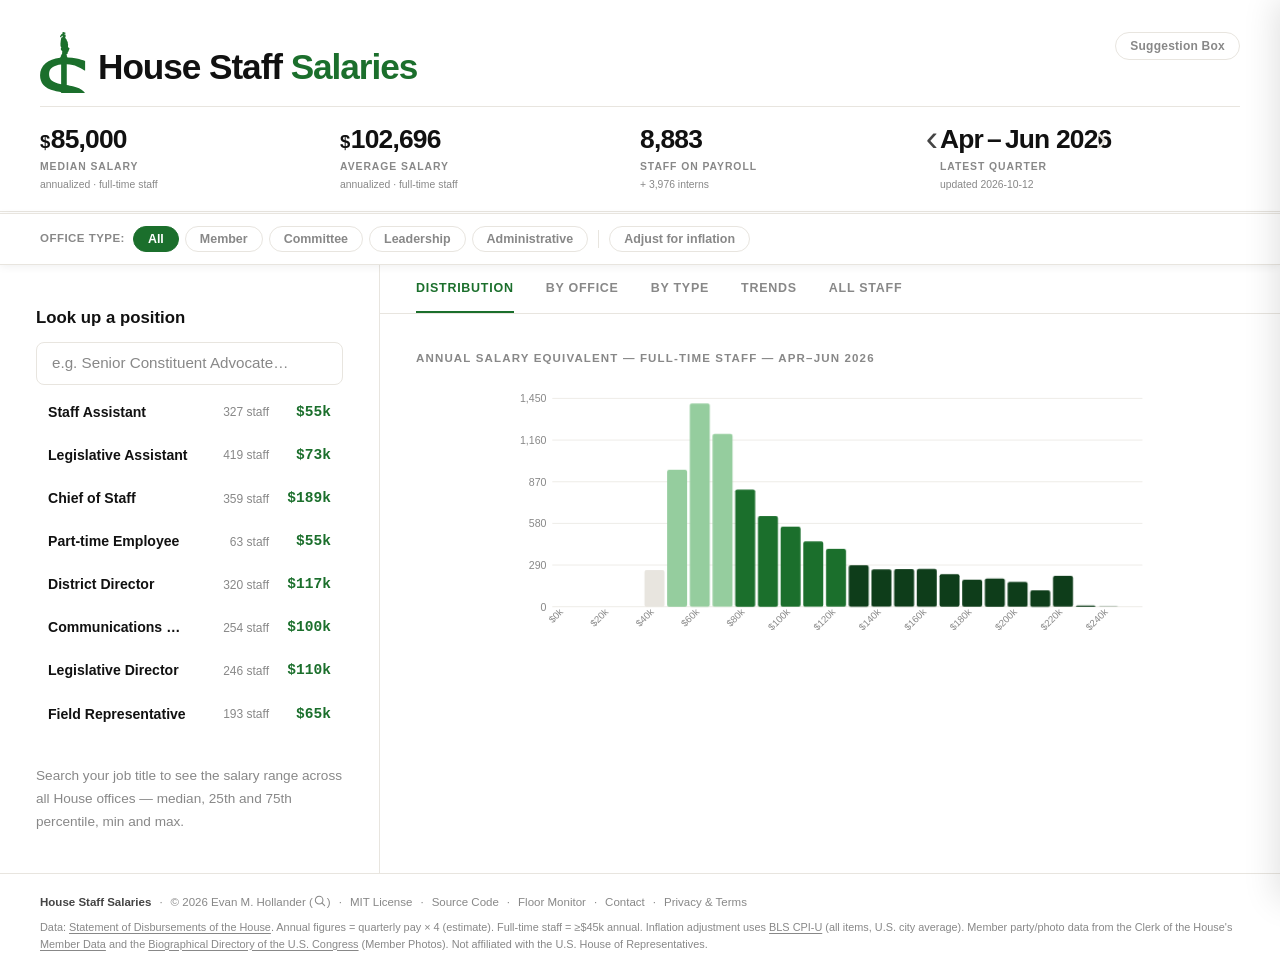
==== commit b43d77a7: "Turn off text selection on the chrome, keep it on the data Selection is off by default and the data " ====
--- a/index.html
+++ b/index.html
@@ -17,7 +17,7 @@
   <link rel="icon" href="favicon.ico?v=20260715ag" sizes="any" />
   <link rel="icon" type="image/svg+xml" href="favicon.svg?v=20260715ag" />
   <link rel="apple-touch-icon" href="favicon.png?v=20260715ag" />
-  <link rel="stylesheet" href="styles.css?v=20260920h" />
+  <link rel="stylesheet" href="styles.css?v=20260920i" />
 </head>
 <body>
 
@@ -273,6 +273,6 @@
   </div>
 </div>
 
-<script src="app.js?v=20260920h"></script>
+<script src="app.js?v=20260920i"></script>
 </body>
 </html>
--- a/styles.css
+++ b/styles.css
@@ -42,6 +42,51 @@
   color: var(--text);
   line-height: 1.5;
   font-variant-numeric: tabular-nums;
+}
+
+/* ── Selection ────────────────────────────────────────────────────────────
+   Chrome is not content. Dragging across the hero, a filter bar, or a button
+   only ever leaves half the page highlighted, so selection is off by default
+   and the data opt back in: names, offices, titles, and every figure, which
+   are the things people actually copy out of this site.
+
+   user-select inherits, so each rule below covers its whole subtree and no
+   specificity contest arises. Both the prefixed and unprefixed properties are
+   set because Safari only dropped the prefix in 17.
+
+   Form fields are listed explicitly: inheriting none from an ancestor stops
+   selection inside an <input> in Safari, which would break the salary what-if
+   field and both search boxes. */
+body { -webkit-user-select: none; user-select: none; }
+
+.td-name, .td-office, .td-title,
+.person-link, .office-link, .title-link,
+.emp-comp-title-link, .ed-comp-result-title,
+.emp-detail-name, .emp-detail-meta,
+.office-name-text, .office-count, .office-range,
+.office-detail-member-name, .office-detail-member-meta,
+.office-detail-val, .office-total-payroll,
+.office-staff-name, .office-staff-title, .office-staff-amt,
+.range-card-title, .range-card-count, .range-trio-val,
+.range-bar-label-val, .range-min-max-val,
+.range-staff-name, .range-staff-office, .range-staff-amt,
+.pos-row-name, .pos-row-count, .pos-row-median,
+.type-val, .ed-tenure-val,
+.hero-stat-num:not(.quarter-nav),
+.money,
+/* legal.html shares this stylesheet, and a privacy policy nobody can copy
+   is not a privacy policy. */
+.legal-content,
+input, textarea {
+  -webkit-user-select: text; user-select: text;
+}
+
+/* Chips and glyphs sit inside those selectable cells but are not part of the
+   value. Excluding them keeps a copied salary as the amount alone, without
+   the over-cap warning, the edit pencil, or a row chevron riding along. */
+.badge, .cap-warn, .ed-salary-pencil, .emp-row-chevron, .office-chevron,
+.sort-icon, .office-range-sep {
+  -webkit-user-select: none; user-select: none;
 }
 
 /* ── Loading screen ── */
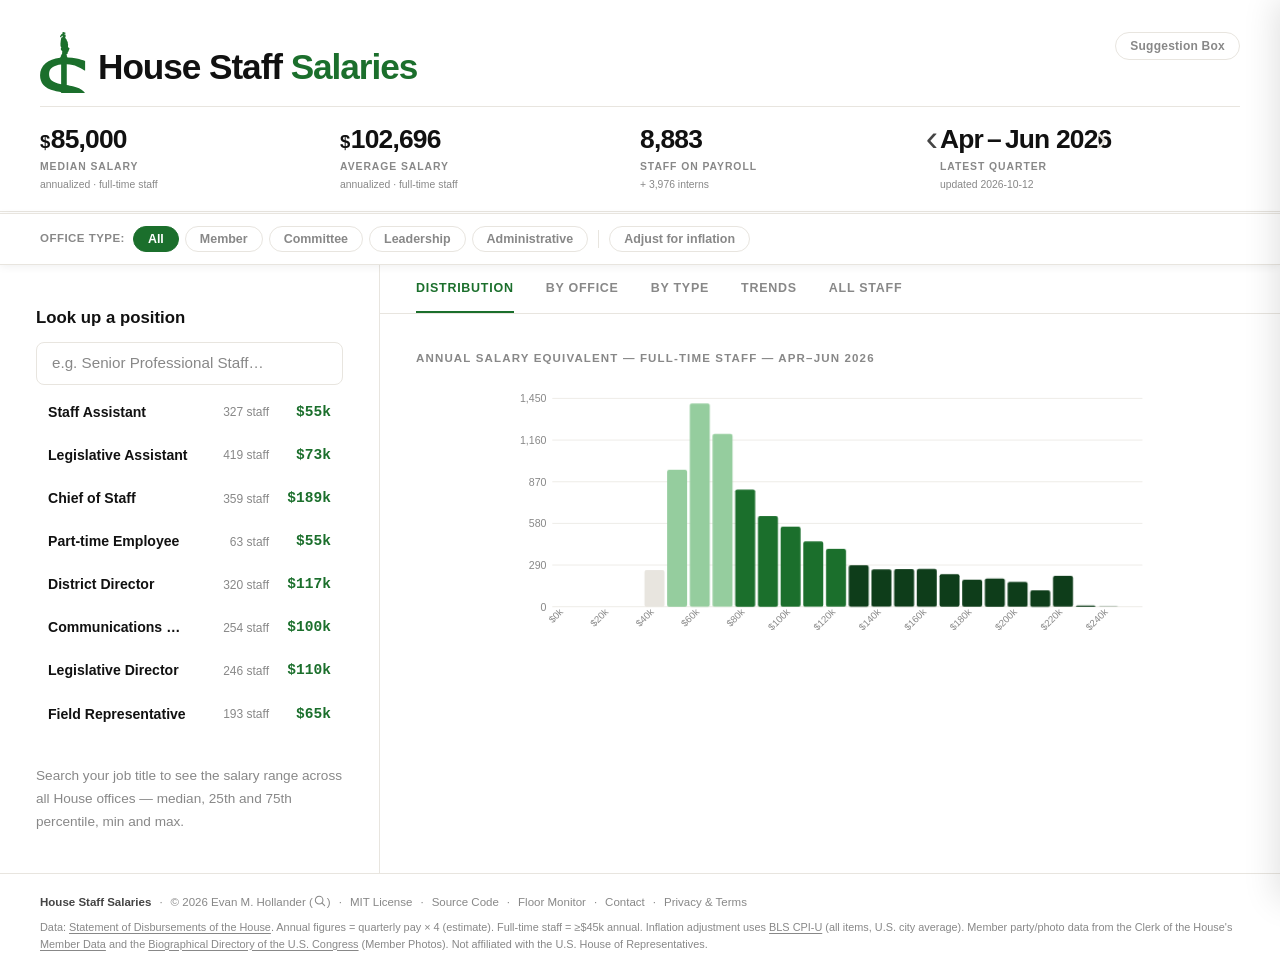
==== commit e2905269: "Draw the warning and pencil marks instead of typing them The over-cap warning and the salary edit af" ====
--- a/index.html
+++ b/index.html
@@ -17,7 +17,7 @@
   <link rel="icon" href="favicon.ico?v=20260715ag" sizes="any" />
   <link rel="icon" type="image/svg+xml" href="favicon.svg?v=20260715ag" />
   <link rel="apple-touch-icon" href="favicon.png?v=20260715ag" />
-  <link rel="stylesheet" href="styles.css?v=20260920i" />
+  <link rel="stylesheet" href="styles.css?v=20261018a" />
 </head>
 <body>
 
@@ -273,6 +273,6 @@
   </div>
 </div>
 
-<script src="app.js?v=20260920i"></script>
+<script src="app.js?v=20261018a"></script>
 </body>
 </html>
--- a/styles.css
+++ b/styles.css
@@ -797,7 +797,12 @@
   display: inline-flex; align-items: baseline; gap: 6px;
 }
 .emp-detail-salary:hover, .emp-detail-salary:focus-visible { border-color: var(--accent); }
-.ed-salary-pencil { font-size: .95rem; color: var(--ink3); transform: scaleX(-1); display: inline-block; }
+.ed-salary-pencil { font-size: .95rem; color: var(--ink3); display: inline-flex; align-items: center; }
+/* Sized in em, so both marks track whatever text they sit in. The warning
+   rides a little larger than its 0.68rem chip text, which otherwise leaves
+   the triangle too small to read as one. */
+.icon { width: 1em; height: 1em; flex-shrink: 0; }
+.cap-warn .icon-warn { width: 1.2em; height: 1.2em; }
 .emp-detail-salary:hover .ed-salary-pencil { color: var(--accent); }
 .emp-detail-salary-sub { font-size: .75rem; color: var(--ink3); margin-bottom: 14px; }
 .ed-salary-input-wrap {
@@ -960,6 +965,7 @@
 .cap-warn {
   display: inline-flex;
   align-items: center;
+  justify-content: center;
   gap: 4px;
   font-size: .68rem;
   font-weight: 700;
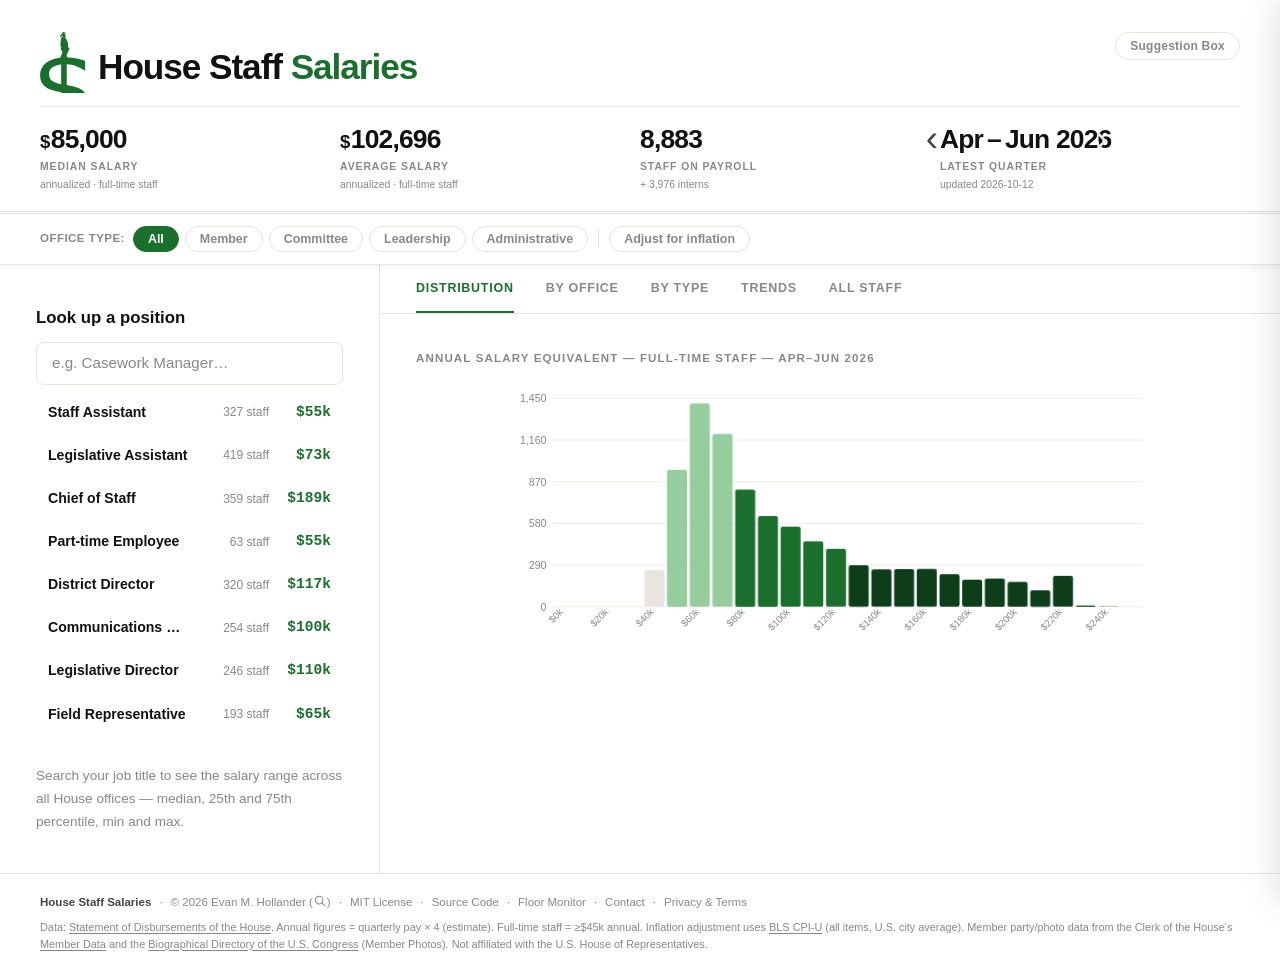
==== commit 77e5622b: "Tighten what selects, and turn the highlight green Off now, having been missed the first time: the D" ====
--- a/index.html
+++ b/index.html
@@ -17,7 +17,7 @@
   <link rel="icon" href="favicon.ico?v=20260715ag" sizes="any" />
   <link rel="icon" type="image/svg+xml" href="favicon.svg?v=20260715ag" />
   <link rel="apple-touch-icon" href="favicon.png?v=20260715ag" />
-  <link rel="stylesheet" href="styles.css?v=20261018a" />
+  <link rel="stylesheet" href="styles.css?v=20261018b" />
 </head>
 <body>
 
@@ -273,6 +273,6 @@
   </div>
 </div>
 
-<script src="app.js?v=20261018a"></script>
+<script src="app.js?v=20261018b"></script>
 </body>
 </html>
--- a/styles.css
+++ b/styles.css
@@ -71,23 +71,47 @@
 .range-bar-label-val, .range-min-max-val,
 .range-staff-name, .range-staff-office, .range-staff-amt,
 .pos-row-name, .pos-row-count, .pos-row-median,
-.type-val, .ed-tenure-val,
+.type-val, .ed-tenure-val, .type-label-sub,
+#table-info, .site-footer,
 .hero-stat-num:not(.quarter-nav),
 .money,
 /* legal.html shares this stylesheet, and a privacy policy nobody can copy
    is not a privacy policy. */
-.legal-content,
-input, textarea {
+.legal-content {
   -webkit-user-select: text; user-select: text;
 }
+
+/* A search field should not highlight when someone drags across the page,
+   but its own text has to stay selectable once they are actually in it.
+   Clicking an input focuses it before any drag begins, so keying the rule
+   to :focus gives both. */
+input, textarea { -webkit-user-select: none; user-select: none; }
+input:focus, textarea:focus { -webkit-user-select: text; user-select: text; }
 
 /* Chips and glyphs sit inside those selectable cells but are not part of the
    value. Excluding them keeps a copied salary as the amount alone, without
    the over-cap warning, the edit pencil, or a row chevron riding along. */
-.badge, .cap-warn, .ed-salary-pencil, .emp-row-chevron, .office-chevron,
-.sort-icon, .office-range-sep {
+.badge, .party-badge, .cap-warn, .ed-salary-pencil,
+.emp-row-chevron, .office-chevron, .sort-icon,
+.footer-profile-link, img {
   -webkit-user-select: none; user-select: none;
 }
+
+/* Chart furniture is chrome: axis ticks, series labels, and the value above
+   a bar all describe the drawing rather than being data to lift out of it.
+   The .money ticks need the extra specificity to lose to this.
+   The slope annotation is the exception. "+$1.4k / yr trend" is a finding,
+   and it reads as one only with its unit, so the whole string selects. */
+svg text, svg tspan, svg text.money, svg tspan.money {
+  -webkit-user-select: none; user-select: none;
+}
+svg text.chart-annot, svg text.chart-annot tspan {
+  -webkit-user-select: text; user-select: text;
+}
+
+/* Green, to match the accent rather than the browser default blue. */
+::selection { background: var(--accent); color: #fff; }
+::-moz-selection { background: var(--accent); color: #fff; }
 
 /* ── Loading screen ── */
 .loading-screen {
@@ -614,7 +638,12 @@
 .emp-detail-row:hover td { background: none; }
 .td-office { font-size: .75rem; color: var(--ink3); max-width: 200px; overflow: hidden; text-overflow: ellipsis; white-space: nowrap; }
 .td-title { font-size: .78rem; color: var(--ink2); }
-.td-amt { font-weight: 800; color: var(--ink); }
+/* Right-aligned so the figures line up on their own edge. Left-aligned, a
+   row carrying the over-cap warning pushed its amount sideways and broke
+   the column. tabular-nums is already on globally and only pays off here. */
+.td-amt { font-weight: 800; color: var(--ink); text-align: right; }
+/* Header follows the column, but keeps its own weight and colour. */
+th[data-sort="annual_equiv"] { text-align: right; }
 
 .badge {
   display: inline-block;
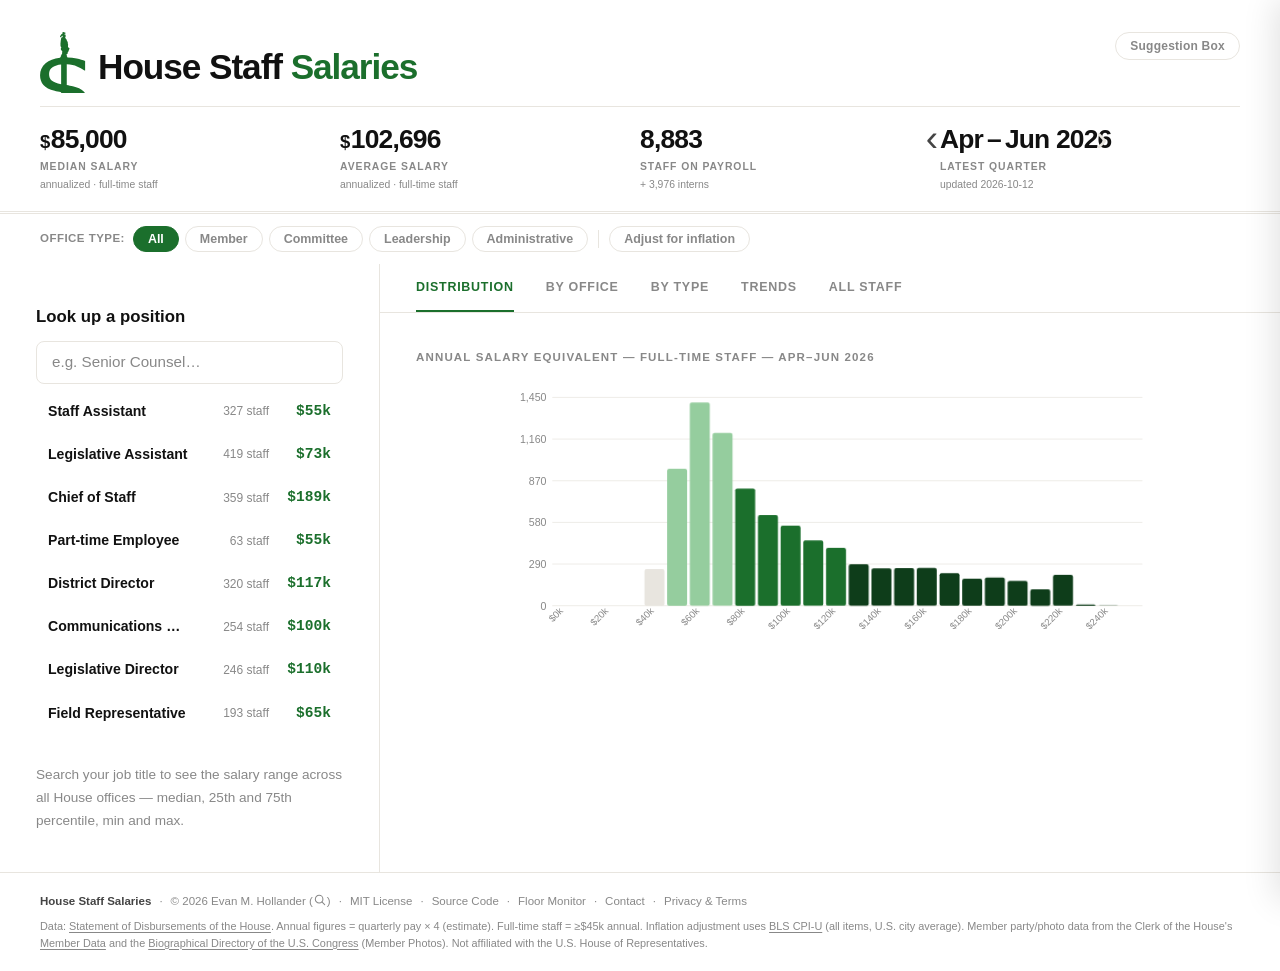
==== commit 3cf04c4b: "Fix the selection colour, and let the percentile select ::selection only honours a short list of pro" ====
--- a/index.html
+++ b/index.html
@@ -17,7 +17,7 @@
   <link rel="icon" href="favicon.ico?v=20260715ag" sizes="any" />
   <link rel="icon" type="image/svg+xml" href="favicon.svg?v=20260715ag" />
   <link rel="apple-touch-icon" href="favicon.png?v=20260715ag" />
-  <link rel="stylesheet" href="styles.css?v=20261018b" />
+  <link rel="stylesheet" href="styles.css?v=20261018c" />
 </head>
 <body>
 
@@ -273,6 +273,6 @@
   </div>
 </div>
 
-<script src="app.js?v=20261018b"></script>
+<script src="app.js?v=20261018c"></script>
 </body>
 </html>
--- a/styles.css
+++ b/styles.css
@@ -20,6 +20,10 @@
 button, input, select, textarea { font-family: inherit; font-size: inherit; }
 
 :root {
+  /* A wash of the accent, not a slab of it. Mixed from --accent itself so it
+     cannot drift from the brand green. */
+  --selection: color-mix(in srgb, var(--accent) 25%, transparent);
+
   --font-sans: "EMH Grotesk", -apple-system, BlinkMacSystemFont, sans-serif;
   --font-mono: "EMH Mono", ui-monospace, SFMono-Regular, Menlo, monospace;
 
@@ -62,7 +66,7 @@
 .td-name, .td-office, .td-title,
 .person-link, .office-link, .title-link,
 .emp-comp-title-link, .ed-comp-result-title,
-.emp-detail-name, .emp-detail-meta,
+.emp-detail-name, .emp-detail-meta, .emp-detail-comp-who,
 .office-name-text, .office-count, .office-range,
 .office-detail-member-name, .office-detail-member-meta,
 .office-detail-val, .office-total-payroll,
@@ -109,9 +113,14 @@
   -webkit-user-select: text; user-select: text;
 }
 
-/* Green, to match the accent rather than the browser default blue. */
-::selection { background: var(--accent); color: #fff; }
-::-moz-selection { background: var(--accent); color: #fff; }
+/* background-color, not the background shorthand: ::selection only honours a
+   short list of properties, and the shorthand is not on it, so engines are
+   free to drop it and paint their own highlight instead. That is what made
+   the first attempt come out a colour that was not the accent at all.
+   No colour override either. A translucent wash lets each thing underneath
+   keep its own ink, the way a native highlight does. */
+::selection { background-color: var(--selection); }
+::-moz-selection { background-color: var(--selection); }
 
 /* ── Loading screen ── */
 .loading-screen {
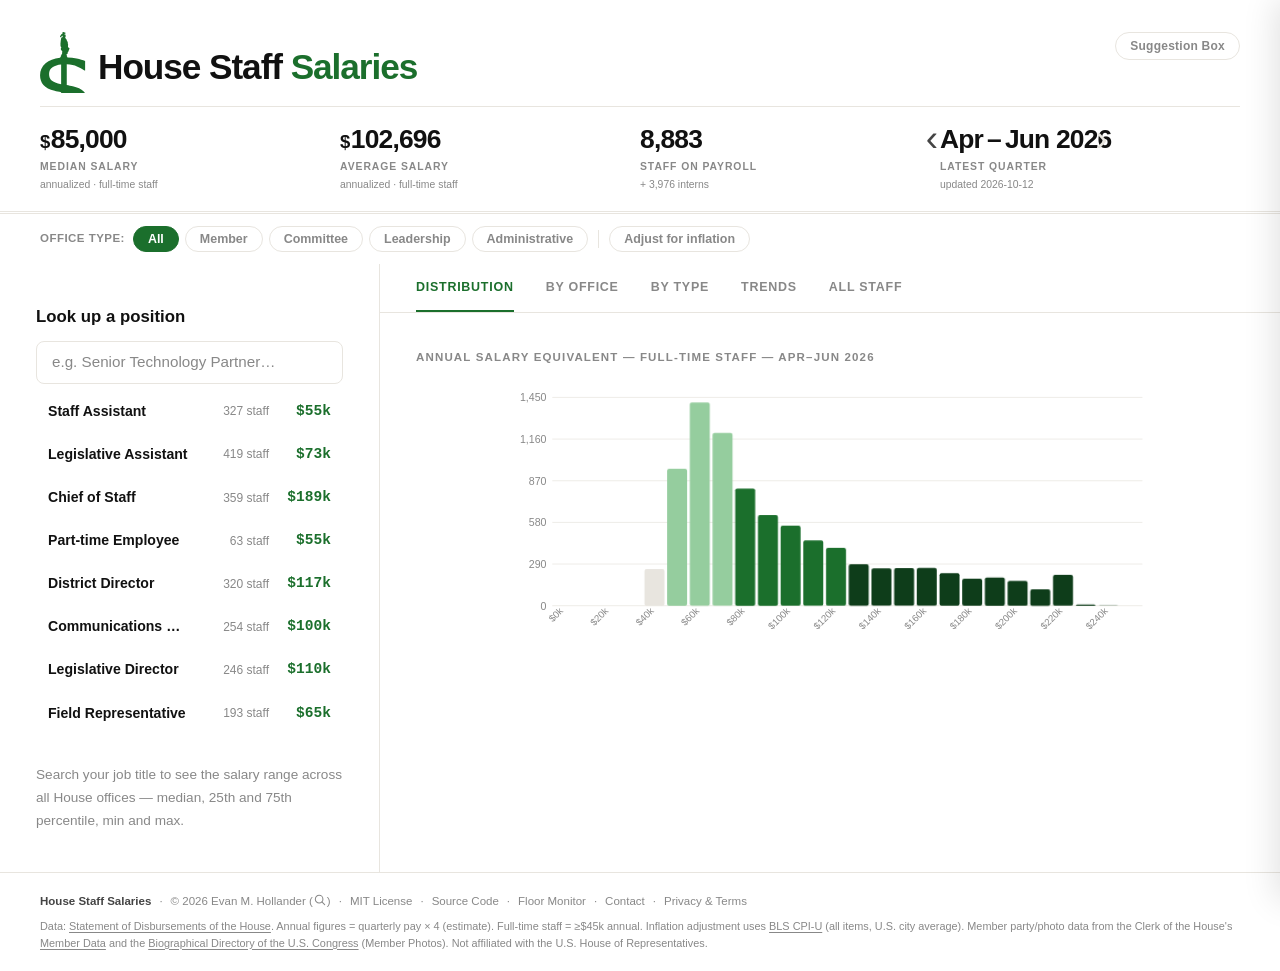
==== commit 7315dc53: "Stop the office column clipping the party badge .td-office caps at 200px and hides its overflow, and" ====
--- a/index.html
+++ b/index.html
@@ -17,7 +17,7 @@
   <link rel="icon" href="favicon.ico?v=20260715ag" sizes="any" />
   <link rel="icon" type="image/svg+xml" href="favicon.svg?v=20260715ag" />
   <link rel="apple-touch-icon" href="favicon.png?v=20260715ag" />
-  <link rel="stylesheet" href="styles.css?v=20261018c" />
+  <link rel="stylesheet" href="styles.css?v=20261018d" />
 </head>
 <body>
 
@@ -273,6 +273,6 @@
   </div>
 </div>
 
-<script src="app.js?v=20261018c"></script>
+<script src="app.js?v=20261018d"></script>
 </body>
 </html>
--- a/styles.css
+++ b/styles.css
@@ -645,7 +645,15 @@
 .emp-row-chevron.open { transform: rotate(90deg); }
 .emp-detail-row { cursor: default; }
 .emp-detail-row:hover td { background: none; }
-.td-office { font-size: .75rem; color: var(--ink3); max-width: 200px; overflow: hidden; text-overflow: ellipsis; white-space: nowrap; }
+.td-office { font-size: .75rem; color: var(--ink3); max-width: 200px; overflow: hidden; white-space: nowrap; }
+/* The ellipsis has to live on the name, not on the cell. .with-party-badge is
+   inline-flex, which makes it an atomic inline, so the cell's own
+   text-overflow could never reach inside it: the whole box simply overran the
+   200px cap and overflow: hidden sliced it, taking a bite out of the trailing
+   party badge. Same split the office list already uses, where the name
+   ellipsises and the badge keeps its full width beside it. */
+.td-office .with-party-badge { max-width: 100%; }
+.td-office-text { overflow: hidden; text-overflow: ellipsis; white-space: nowrap; min-width: 0; }
 .td-title { font-size: .78rem; color: var(--ink2); }
 /* Right-aligned so the figures line up on their own edge. Left-aligned, a
    row carrying the over-cap warning pushed its amount sideways and broke
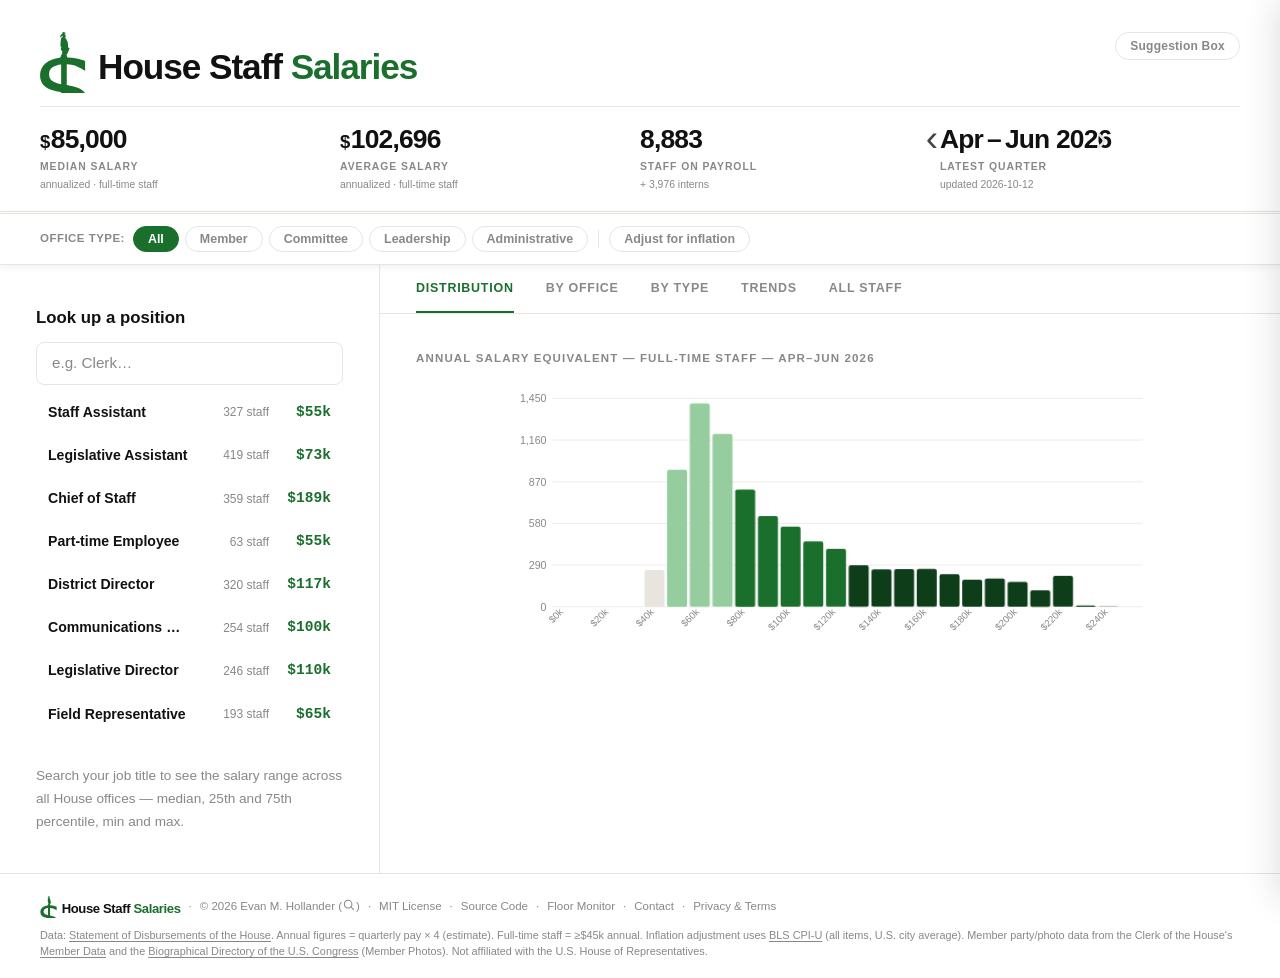
==== commit 7364536d: "Wear the wordmark in the footer, and finish the footer selection rules The footer said "House Staff " ====
--- a/index.html
+++ b/index.html
@@ -17,7 +17,7 @@
   <link rel="icon" href="favicon.ico?v=20260715ag" sizes="any" />
   <link rel="icon" type="image/svg+xml" href="favicon.svg?v=20260715ag" />
   <link rel="apple-touch-icon" href="favicon.png?v=20260715ag" />
-  <link rel="stylesheet" href="styles.css?v=20261018d" />
+  <link rel="stylesheet" href="styles.css?v=20261018e" />
 </head>
 <body>
 
@@ -28,7 +28,7 @@
 
   <div class="hero">
     <div class="hero-top">
-      <h1 class="hero-title"><span class="logo-mark" aria-hidden="true"><img class="logo-mark-img" src="logo-mark.svg?v=20260715ag" alt="" /></span>House Staff <span>Salaries</span></h1>
+      <h1 class="hero-title wordmark"><span class="logo-mark" aria-hidden="true"><img class="logo-mark-img" src="logo-mark.svg?v=20260715ag" alt="" /></span>House Staff <span class="wordmark-accent">Salaries</span></h1>
       <button id="suggest-fab" aria-label="Open suggestion box">Suggestion Box</button>
     </div>
     <div class="hero-stats">
@@ -209,9 +209,9 @@
 
   <footer class="site-footer">
     <div class="site-footer-primary">
-      <span class="site-footer-brand">House Staff Salaries</span>
-      <span class="site-footer-sep">&middot;</span>
-      <span class="site-footer-copy">&copy; <span id="footer-year"></span> Evan M. Hollander (<a class="footer-profile-link" href="https://house-salaries.evanhollander.org/#person=Evan%20M.%20Hollander%7CHON.%20JOHN%20B.%20LARSON" aria-label="View Evan's entry in the database"><svg class="footer-profile-icon" viewBox="0 0 24 24" width="14" height="14" fill="none" stroke="currentColor" stroke-width="1.8" stroke-linecap="round" stroke-linejoin="round" aria-hidden="true"><circle cx="10.5" cy="10.5" r="6.5"/><path d="M20 20l-4.8-4.8"/></svg></a>)</span>
+      <span class="site-footer-brand wordmark"><span class="logo-mark" aria-hidden="true"><img class="logo-mark-img" src="logo-mark.svg?v=20260715ag" alt="" /></span>House Staff <span class="wordmark-accent">Salaries</span></span>
+      <span class="site-footer-sep">&middot;</span>
+      <span class="site-footer-copy">&copy; <span id="footer-year"></span> Evan M. Hollander <span class="footer-profile-wrap">(<a class="footer-profile-link" href="https://house-salaries.evanhollander.org/#person=Evan%20M.%20Hollander%7CHON.%20JOHN%20B.%20LARSON" aria-label="View Evan's entry in the database"><svg class="footer-profile-icon" viewBox="0 0 24 24" width="14" height="14" fill="none" stroke="currentColor" stroke-width="1.8" stroke-linecap="round" stroke-linejoin="round" aria-hidden="true"><circle cx="10.5" cy="10.5" r="6.5"/><path d="M20 20l-4.8-4.8"/></svg></a>)</span></span>
       <span class="site-footer-sep">&middot;</span>
       <a class="site-footer-link" href="https://opensource.org/licenses/MIT" target="_blank" rel="noopener license">MIT License</a>
       <span class="site-footer-sep">&middot;</span>
@@ -273,6 +273,6 @@
   </div>
 </div>
 
-<script src="app.js?v=20261018d"></script>
+<script src="app.js?v=20261018e"></script>
 </body>
 </html>
--- a/styles.css
+++ b/styles.css
@@ -97,7 +97,7 @@
    the over-cap warning, the edit pencil, or a row chevron riding along. */
 .badge, .party-badge, .cap-warn, .ed-salary-pencil,
 .emp-row-chevron, .office-chevron, .sort-icon,
-.footer-profile-link, img {
+.wordmark, .site-footer-sep, .footer-profile-wrap, img {
   -webkit-user-select: none; user-select: none;
 }
 
@@ -174,7 +174,12 @@
   color: var(--ink);
   margin-bottom: 12px;
 }
-.hero-title span { color: var(--accent); }
+/* The wordmark, worn at two sizes: full in the header, shrunk into the
+   footer. Only the type scale differs. .logo-mark and .logo-mark-img are
+   measured entirely in em, so the mark follows the type down on its own and
+   needs no second set of numbers. */
+.wordmark { font-weight: 800; letter-spacing: -.03em; color: var(--ink); }
+.wordmark .wordmark-accent { color: var(--accent); }
 
 /* Logo mark: logo-mark.svg is favicon.svg with its viewBox extended way
    down (0 0 210 400 instead of 0 0 210 210) so the image itself contains
@@ -1146,7 +1151,10 @@
   display: flex; align-items: center; flex-wrap: wrap; gap: 6px 0;
   font-size: .72rem; color: var(--ink3);
 }
-.site-footer-brand { font-weight: 700; color: var(--ink2); }
+.site-footer-brand { font-size: .82rem; }
+/* The reveal is a header moment. A second copy of it playing in the footer,
+   usually below the fold, is animation nobody asked to watch. */
+.site-footer-brand .logo-mark-img { animation: none; }
 .site-footer-sep { margin: 0 8px; }
 .site-footer-copy { color: var(--ink3); }
 .site-footer-link { color: var(--ink3); text-decoration: none; }
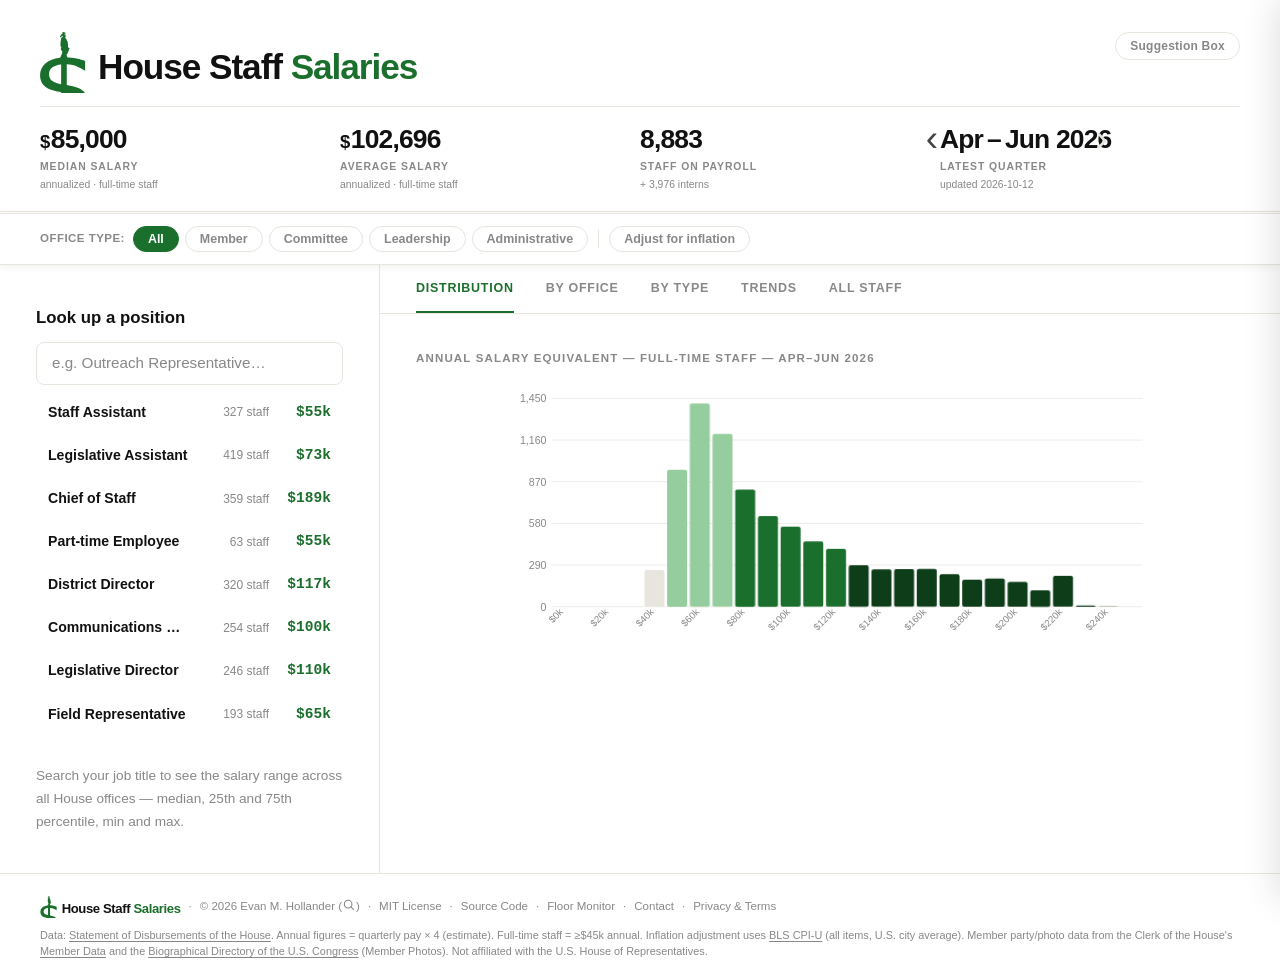
==== commit 84e97087: "Stop the logo mark being dragged off the page Images drag by default, so the mark could be pulled ou" ====
--- a/index.html
+++ b/index.html
@@ -17,7 +17,7 @@
   <link rel="icon" href="favicon.ico?v=20260715ag" sizes="any" />
   <link rel="icon" type="image/svg+xml" href="favicon.svg?v=20260715ag" />
   <link rel="apple-touch-icon" href="favicon.png?v=20260715ag" />
-  <link rel="stylesheet" href="styles.css?v=20261018e" />
+  <link rel="stylesheet" href="styles.css?v=20261018f" />
 </head>
 <body>
 
@@ -28,7 +28,7 @@
 
   <div class="hero">
     <div class="hero-top">
-      <h1 class="hero-title wordmark"><span class="logo-mark" aria-hidden="true"><img class="logo-mark-img" src="logo-mark.svg?v=20260715ag" alt="" /></span>House Staff <span class="wordmark-accent">Salaries</span></h1>
+      <h1 class="hero-title wordmark"><span class="logo-mark" aria-hidden="true"><img class="logo-mark-img" src="logo-mark.svg?v=20260715ag" alt="" draggable="false" /></span>House Staff <span class="wordmark-accent">Salaries</span></h1>
       <button id="suggest-fab" aria-label="Open suggestion box">Suggestion Box</button>
     </div>
     <div class="hero-stats">
@@ -209,7 +209,7 @@
 
   <footer class="site-footer">
     <div class="site-footer-primary">
-      <span class="site-footer-brand wordmark"><span class="logo-mark" aria-hidden="true"><img class="logo-mark-img" src="logo-mark.svg?v=20260715ag" alt="" /></span>House Staff <span class="wordmark-accent">Salaries</span></span>
+      <span class="site-footer-brand wordmark"><span class="logo-mark" aria-hidden="true"><img class="logo-mark-img" src="logo-mark.svg?v=20260715ag" alt="" draggable="false" /></span>House Staff <span class="wordmark-accent">Salaries</span></span>
       <span class="site-footer-sep">&middot;</span>
       <span class="site-footer-copy">&copy; <span id="footer-year"></span> Evan M. Hollander <span class="footer-profile-wrap">(<a class="footer-profile-link" href="https://house-salaries.evanhollander.org/#person=Evan%20M.%20Hollander%7CHON.%20JOHN%20B.%20LARSON" aria-label="View Evan's entry in the database"><svg class="footer-profile-icon" viewBox="0 0 24 24" width="14" height="14" fill="none" stroke="currentColor" stroke-width="1.8" stroke-linecap="round" stroke-linejoin="round" aria-hidden="true"><circle cx="10.5" cy="10.5" r="6.5"/><path d="M20 20l-4.8-4.8"/></svg></a>)</span></span>
       <span class="site-footer-sep">&middot;</span>
@@ -273,6 +273,6 @@
   </div>
 </div>
 
-<script src="app.js?v=20261018e"></script>
+<script src="app.js?v=20261018f"></script>
 </body>
 </html>
--- a/styles.css
+++ b/styles.css
@@ -206,6 +206,10 @@
   margin-right: .35em;
 }
 .logo-mark-img {
+  /* The mark is chrome, not a picture to take away. draggable="false" on the
+     element covers every browser; -webkit-user-drag is the matching CSS for
+     WebKit, which honours it independently of the attribute. */
+  -webkit-user-drag: none;
   position: absolute;
   width: 1.34em;
   height: 2.476em;
